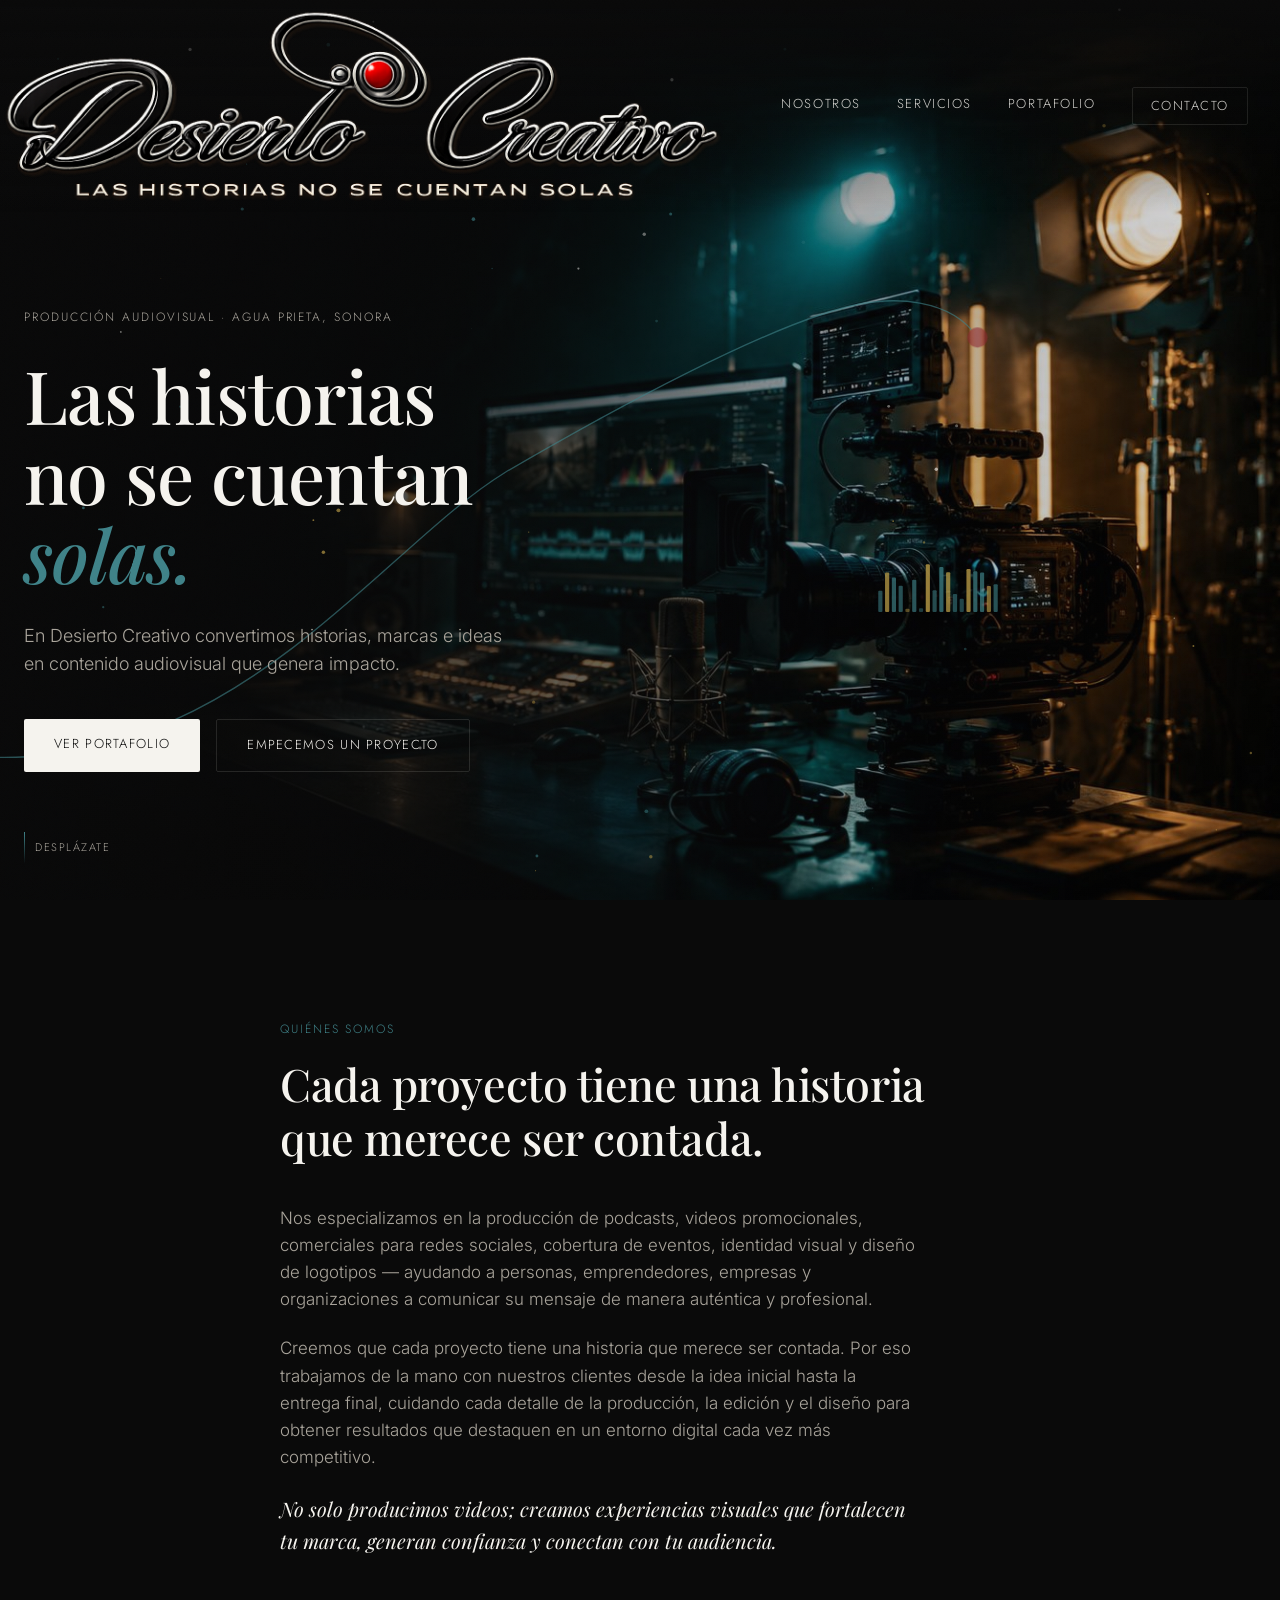
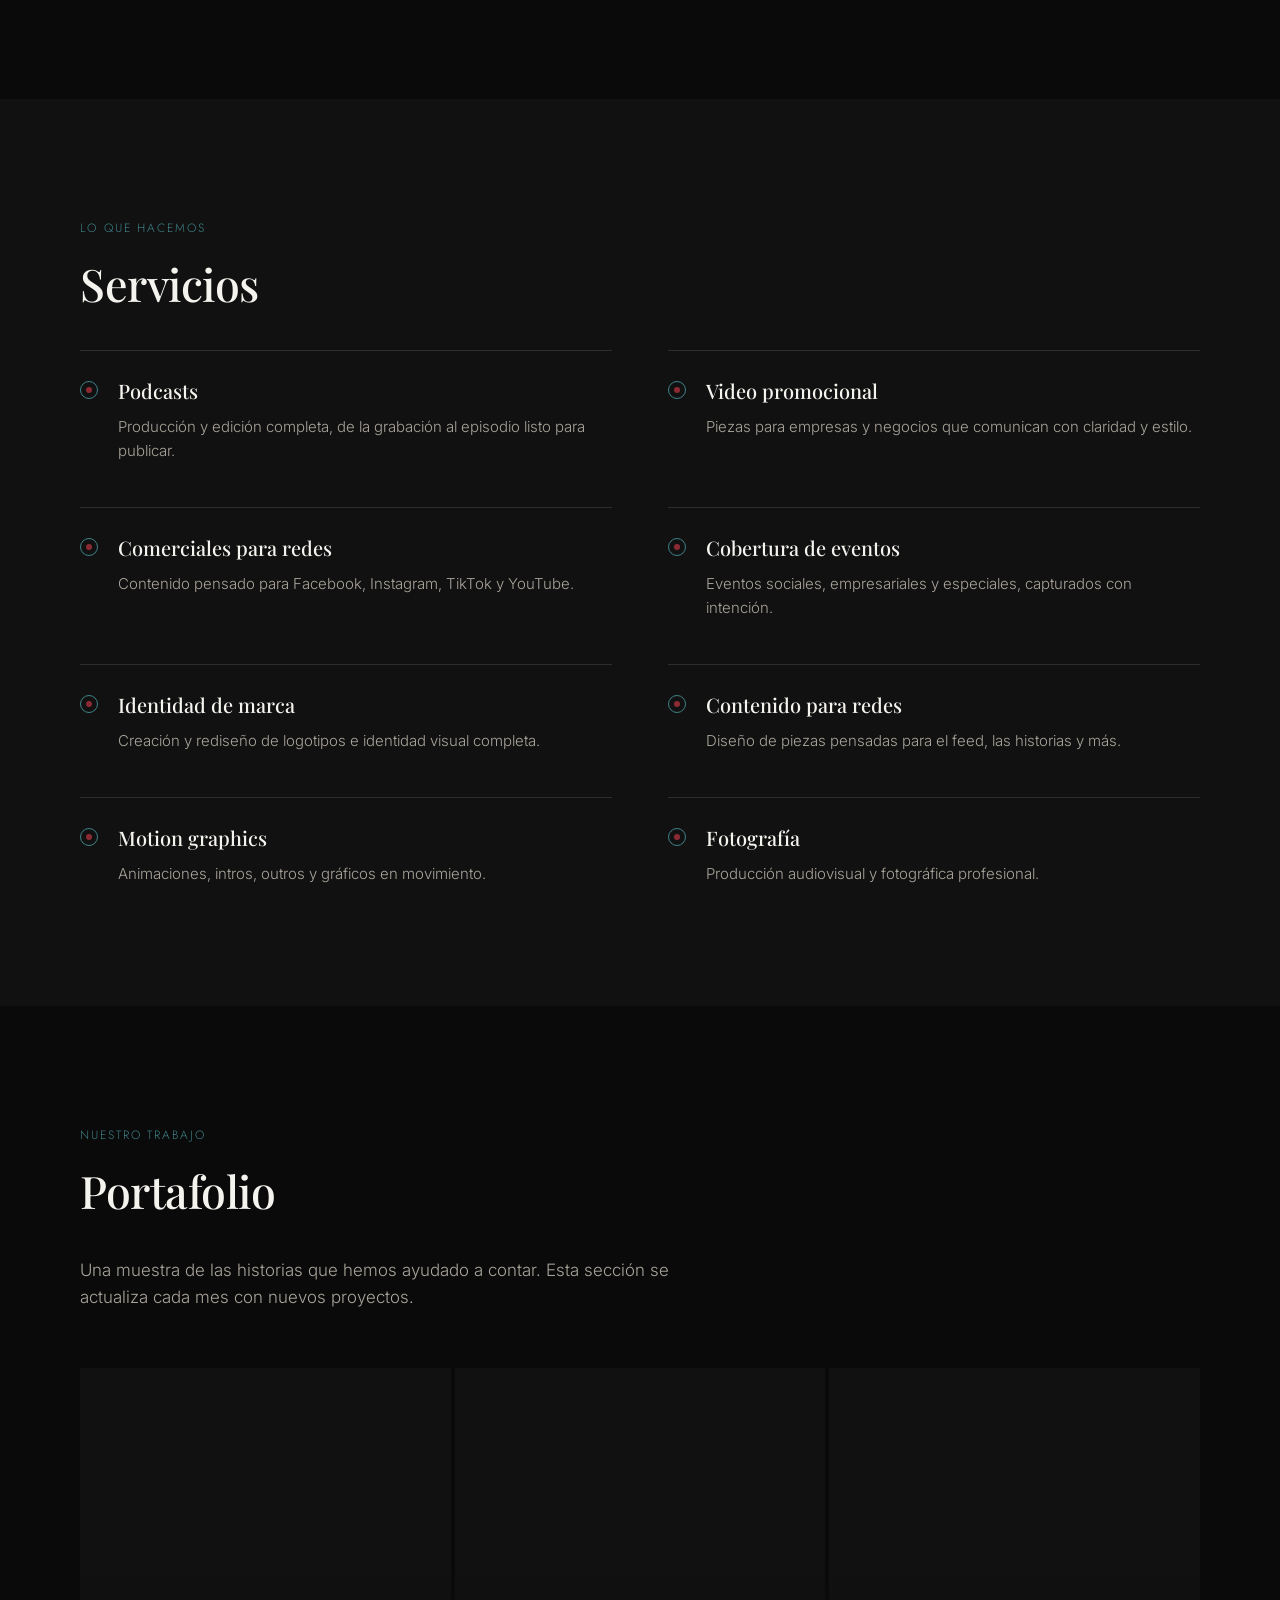
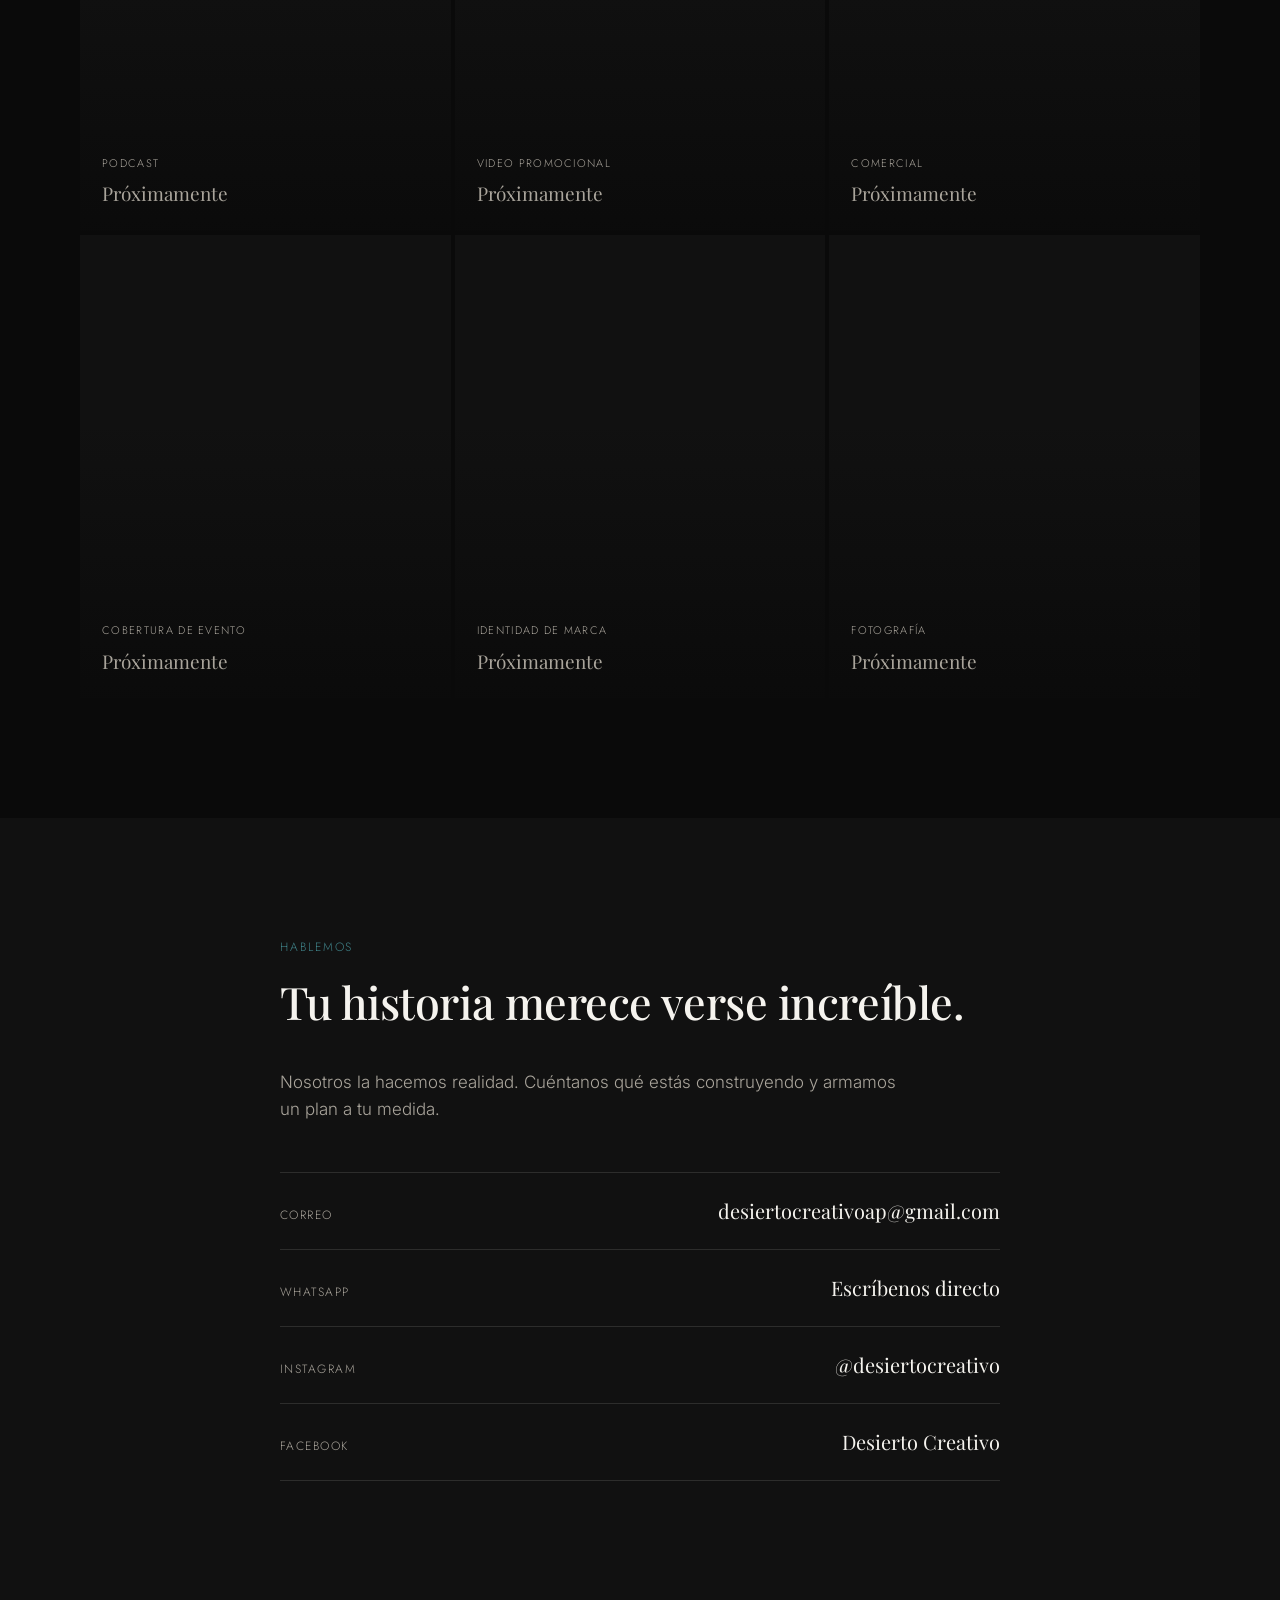
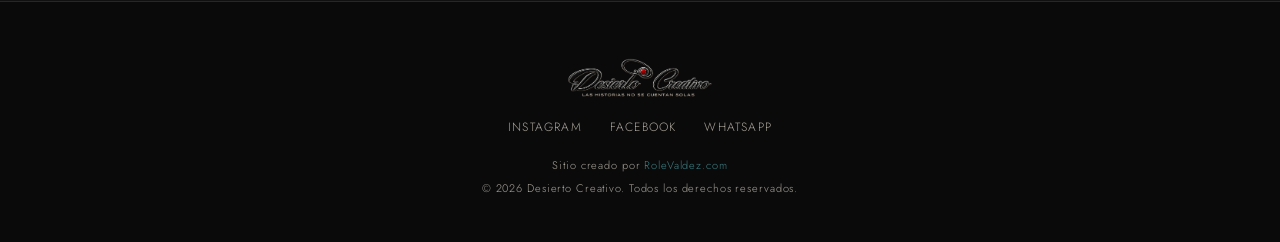
==== index.html @ 9556c28f "Animaciones hero: partículas, destellos y ecualizador" ====
<!DOCTYPE html>
<html lang="es" class="no-js">
<head>
<meta charset="UTF-8">
<meta name="viewport" content="width=device-width, initial-scale=1.0">
<title>Desierto Creativo — Producción audiovisual, podcasts y branding</title>
<meta name="description" content="En Desierto Creativo convertimos historias, marcas e ideas en contenido audiovisual que genera impacto. Podcasts, video, comerciales, eventos e identidad de marca.">
<link rel="icon" href="assets/logo-transparente.png">
<link rel="preconnect" href="https://fonts.googleapis.com">
<link rel="preconnect" href="https://fonts.gstatic.com" crossorigin>
<link href="https://fonts.googleapis.com/css2?family=Playfair+Display:ital,wght@0,400;0,500;0,600;1,500;1,600&family=Jost:wght@400;500;600&family=Inter:wght@300;400;500&display=swap" rel="stylesheet">
<link rel="stylesheet" href="styles.css">
</head>
<body>

<div class="grain"></div>

<header class="site-header" id="siteHeader">
  <div class="header-inner">
    <a href="#inicio" class="brand">
      <img src="assets/logo-transparente.png" alt="Desierto Creativo" class="brand-logo">
    </a>
    <nav class="nav-desktop">
      <a href="#nosotros">Nosotros</a>
      <a href="#servicios">Servicios</a>
      <a href="#portafolio">Portafolio</a>
      <a href="#contacto" class="nav-cta">Contacto</a>
    </nav>
    <button class="nav-toggle" id="navToggle" aria-label="Abrir menú" aria-expanded="false">
      <span></span><span></span><span></span>
    </button>
  </div>
  <nav class="nav-mobile" id="navMobile">
    <a href="#nosotros">Nosotros</a>
    <a href="#servicios">Servicios</a>
    <a href="#portafolio">Portafolio</a>
    <a href="#contacto">Contacto</a>
  </nav>
</header>

<main>

  <!-- ============ HERO ============ -->
  <section class="hero" id="inicio">
    <!-- Canvas para partículas flotantes -->
    <canvas id="heroParticles" class="hero-particles" aria-hidden="true"></canvas>

    <!-- Destellos de luz -->
    <div class="hero-glows" aria-hidden="true">
      <span class="glow glow-1"></span>
      <span class="glow glow-2"></span>
      <span class="glow glow-3"></span>
    </div>

    <!-- Ecualizador de audio animado (esquina derecha sobre el monitor) -->
    <div class="hero-equalizer" aria-hidden="true">
      <svg id="eqSvg" viewBox="0 0 120 48" preserveAspectRatio="xMidYMax meet">
        <g id="eqBars"></g>
      </svg>
    </div>

    <svg class="hero-thread" viewBox="0 0 1200 800" preserveAspectRatio="xMidYMid slice" aria-hidden="true">
      <path id="threadPath" d="M -100,650 C 200,750 350,500 480,420 C 600,350 700,300 760,280 C 830,255 880,270 900,300" />
      <circle id="threadDot" cx="900" cy="300" r="9" />
    </svg>

    <div class="hero-content">
      <p class="eyebrow">Producción audiovisual · Agua Prieta, Sonora</p>
      <h1 class="hero-title">
        Las historias<br>
        no se cuentan<br>
        <em>solas.</em>
      </h1>
      <p class="hero-lede">
        En Desierto Creativo convertimos historias, marcas e ideas en contenido
        audiovisual que genera impacto.
      </p>
      <div class="hero-actions">
        <a href="#portafolio" class="btn btn-primary">Ver portafolio</a>
        <a href="#contacto" class="btn btn-ghost">Empecemos un proyecto</a>
      </div>
    </div>

    <a href="#nosotros" class="scroll-cue" aria-label="Ir a la siguiente sección">
      <span></span>
      Desplázate
    </a>
  </section>

  <!-- ============ SOBRE NOSOTROS ============ -->
  <section class="section" id="nosotros">
    <div class="section-inner narrow">
      <p class="kicker">Quiénes somos</p>
      <h2 class="section-title">
        Cada proyecto tiene una historia<br>que merece ser contada.
      </h2>
      <p class="body-text">
        Nos especializamos en la producción de podcasts, videos promocionales,
        comerciales para redes sociales, cobertura de eventos, identidad visual
        y diseño de logotipos — ayudando a personas, emprendedores, empresas y
        organizaciones a comunicar su mensaje de manera auténtica y profesional.
      </p>
      <p class="body-text">
        Creemos que cada proyecto tiene una historia que merece ser contada. Por
        eso trabajamos de la mano con nuestros clientes desde la idea inicial
        hasta la entrega final, cuidando cada detalle de la producción, la
        edición y el diseño para obtener resultados que destaquen en un entorno
        digital cada vez más competitivo.
      </p>
      <p class="body-text emphasis">
        No solo producimos videos; creamos experiencias visuales que fortalecen
        tu marca, generan confianza y conectan con tu audiencia.
      </p>
    </div>
  </section>

  <!-- ============ SERVICIOS ============ -->
  <section class="section section-alt" id="servicios">
    <div class="section-inner">
      <p class="kicker">Lo que hacemos</p>
      <h2 class="section-title">Servicios</h2>

      <ul class="service-grid">
        <li class="service-item">
          <span class="service-mark" aria-hidden="true"></span>
          <div>
            <h3>Podcasts</h3>
            <p>Producción y edición completa, de la grabación al episodio listo para publicar.</p>
          </div>
        </li>
        <li class="service-item">
          <span class="service-mark" aria-hidden="true"></span>
          <div>
            <h3>Video promocional</h3>
            <p>Piezas para empresas y negocios que comunican con claridad y estilo.</p>
          </div>
        </li>
        <li class="service-item">
          <span class="service-mark" aria-hidden="true"></span>
          <div>
            <h3>Comerciales para redes</h3>
            <p>Contenido pensado para Facebook, Instagram, TikTok y YouTube.</p>
          </div>
        </li>
        <li class="service-item">
          <span class="service-mark" aria-hidden="true"></span>
          <div>
            <h3>Cobertura de eventos</h3>
            <p>Eventos sociales, empresariales y especiales, capturados con intención.</p>
          </div>
        </li>
        <li class="service-item">
          <span class="service-mark" aria-hidden="true"></span>
          <div>
            <h3>Identidad de marca</h3>
            <p>Creación y rediseño de logotipos e identidad visual completa.</p>
          </div>
        </li>
        <li class="service-item">
          <span class="service-mark" aria-hidden="true"></span>
          <div>
            <h3>Contenido para redes</h3>
            <p>Diseño de piezas pensadas para el feed, las historias y más.</p>
          </div>
        </li>
        <li class="service-item">
          <span class="service-mark" aria-hidden="true"></span>
          <div>
            <h3>Motion graphics</h3>
            <p>Animaciones, intros, outros y gráficos en movimiento.</p>
          </div>
        </li>
        <li class="service-item">
          <span class="service-mark" aria-hidden="true"></span>
          <div>
            <h3>Fotografía</h3>
            <p>Producción audiovisual y fotográfica profesional.</p>
          </div>
        </li>
      </ul>
    </div>
  </section>

  <!-- ============ PORTAFOLIO ============ -->
  <section class="section" id="portafolio">
    <div class="section-inner">
      <p class="kicker">Nuestro trabajo</p>
      <h2 class="section-title">Portafolio</h2>
      <p class="body-text section-intro">
        Una muestra de las historias que hemos ayudado a contar. Esta sección
        se actualiza cada mes con nuevos proyectos.
      </p>

      <div class="portfolio-grid" id="portfolioGrid">
        <!-- Los proyectos se generan desde script.js → editar el arreglo `portfolioItems` -->
      </div>
    </div>
  </section>

  <!-- ============ CONTACTO ============ -->
  <section class="section section-alt" id="contacto">
    <div class="section-inner narrow">
      <p class="kicker">Hablemos</p>
      <h2 class="section-title">Tu historia merece verse increíble.</h2>
      <p class="body-text">
        Nosotros la hacemos realidad. Cuéntanos qué estás construyendo y
        armamos un plan a tu medida.
      </p>

      <div class="contact-links">
        <a href="mailto:desiertocreativoap@gmail.com" class="contact-link">
          <span class="contact-label">Correo</span>
          <span class="contact-value">desiertocreativoap@gmail.com</span>
        </a>
        <a href="https://wa.me/526331244172" class="contact-link" target="_blank" rel="noopener">
          <span class="contact-label">WhatsApp</span>
          <span class="contact-value">Escríbenos directo</span>
        </a>
        <a href="https://www.instagram.com/desiertocreativo/" class="contact-link" target="_blank" rel="noopener">
          <span class="contact-label">Instagram</span>
          <span class="contact-value">@desiertocreativo</span>
        </a>
        <a href="https://www.facebook.com/DESIERTOCREATIVO" class="contact-link" target="_blank" rel="noopener">
          <span class="contact-label">Facebook</span>
          <span class="contact-value">Desierto Creativo</span>
        </a>
      </div>
    </div>
  </section>

</main>

<footer class="site-footer">
  <img src="assets/logo-transparente.png" alt="Desierto Creativo" class="footer-logo">
  <nav class="footer-social">
    <a href="https://www.instagram.com/desiertocreativo/" target="_blank" rel="noopener">Instagram</a>
    <a href="https://www.facebook.com/DESIERTOCREATIVO" target="_blank" rel="noopener">Facebook</a>
    <a href="https://wa.me/526331244172" target="_blank" rel="noopener">WhatsApp</a>
  </nav>
  <p class="footer-credit">Sitio creado por <a href="https://rolevaldez.com" target="_blank" rel="noopener">RoleValdez.com</a></p>
  <p>© <span id="year"></span> Desierto Creativo. Todos los derechos reservados.</p>
</footer>

<script src="script.js"></script>
</body>
</html>
---- styles.css ----
/* =========================================================
   Desierto Creativo — Design tokens
   ========================================================= */
:root {
  --bg: #0a0a0a;
  --bg-alt: #111111;
  --ink: #f5f3ee;
  --ink-dim: #a9a49b;
  --teal: #3f8288;
  --maroon: #8c2a34;
  --line: rgba(245, 243, 238, 0.12);

  --font-display: 'Playfair Display', Georgia, serif;
  --font-caps: 'Jost', sans-serif;
  --font-body: 'Inter', sans-serif;

  --container: 1120px;
}

* { box-sizing: border-box; }
html { scroll-behavior: smooth; }

body {
  margin: 0;
  background: var(--bg);
  color: var(--ink);
  font-family: var(--font-body);
  font-weight: 300;
  line-height: 1.6;
  -webkit-font-smoothing: antialiased;
}

@media (prefers-reduced-motion: reduce) {
  html { scroll-behavior: auto; }
  * { animation-duration: 0.001ms !important; animation-iteration-count: 1 !important; transition-duration: 0.001ms !important; }
}

a { color: inherit; text-decoration: none; }
img { max-width: 100%; display: block; }
ul { list-style: none; margin: 0; padding: 0; }

:focus-visible {
  outline: 2px solid var(--teal);
  outline-offset: 3px;
}

/* subtle film-grain texture over everything */
.grain {
  position: fixed;
  inset: 0;
  pointer-events: none;
  z-index: 999;
  opacity: 0.035;
  background-image: url("data:image/svg+xml,%3Csvg xmlns='http://www.w3.org/2000/svg' width='120' height='120'%3E%3Cfilter id='n'%3E%3CfeTurbulence type='fractalNoise' baseFrequency='0.9' numOctaves='2' stitchTiles='stitch'/%3E%3C/filter%3E%3Crect width='100%25' height='100%25' filter='url(%23n)'/%3E%3C/svg%3E");
  mix-blend-mode: overlay;
}

/* =========================================================
   Header
   ========================================================= */
.site-header {
  position: fixed;
  top: 0; left: 0; right: 0;
  z-index: 100;
  background: linear-gradient(to bottom, rgba(10,10,10,0.92), rgba(10,10,10,0));
  transition: background 0.3s ease;
}

.header-inner {
  width: 100%;
  padding: 6px 32px 6px 0;
  display: flex;
  align-items: center;
  justify-content: space-between;
}

.brand {
  display: flex;
  align-items: center;
  flex-shrink: 0;
  margin-left: 0;
  padding-left: 0;
}

.brand-logo {
  height: 200px;
  width: auto;
  display: block;
}
@media (max-width: 780px) {
  .brand-logo { height: 140px; }
}
@media (max-width: 480px) {
  .brand-logo { height: 100px; }
}

.nav-desktop {
  display: flex;
  align-items: center;
  gap: 36px;
  font-family: var(--font-caps);
  font-size: 13px;
  letter-spacing: 0.12em;
  text-transform: uppercase;
}

.nav-desktop a {
  opacity: 0.85;
  transition: opacity 0.2s ease;
  padding-bottom: 2px;
  border-bottom: 1px solid transparent;
}
.nav-desktop a:hover { opacity: 1; border-color: var(--teal); }

.nav-cta {
  border: 1px solid var(--line) !important;
  padding: 8px 18px !important;
  border-radius: 2px;
}
.nav-cta:hover { border-color: var(--teal) !important; }

.nav-toggle {
  display: none;
  flex-direction: column;
  gap: 5px;
  background: none;
  border: none;
  cursor: pointer;
  padding: 8px;
}
.nav-toggle span {
  width: 24px;
  height: 1px;
  background: var(--ink);
  display: block;
}

.nav-mobile {
  display: none;
  flex-direction: column;
  padding: 0 24px 24px;
  gap: 18px;
  font-family: var(--font-caps);
  text-transform: uppercase;
  letter-spacing: 0.1em;
  font-size: 14px;
}
.nav-mobile.open { display: flex; }

@media (max-width: 780px) {
  .nav-desktop { display: none; }
  .nav-toggle { display: flex; }
}

/* =========================================================
   Hero
   ========================================================= */
.hero {
  position: relative;
  min-height: 100vh;
  display: flex;
  align-items: center;
  padding: 260px 24px 80px;
  overflow: hidden;
  background-image: url('assets/hero-bg.jpg');
  background-size: cover;
  background-position: center right;
  background-repeat: no-repeat;
}

.hero::after {
  content: "";
  position: absolute;
  inset: 0;
  background: linear-gradient(
    to right,
    rgba(10,10,10,0.85) 0%,
    rgba(10,10,10,0.70) 40%,
    rgba(10,10,10,0.30) 70%,
    rgba(10,10,10,0.15) 100%
  );
  z-index: 0;
}

.hero-thread {
  position: absolute;
  inset: 0;
  width: 100%;
  height: 100%;
  z-index: 1;
  opacity: 0.6;
}
.hero-thread path {
  fill: none;
  stroke: var(--teal);
  stroke-width: 1.2;
  stroke-linecap: round;
  stroke-dasharray: 1400;
  stroke-dashoffset: 1400;
  animation: draw-thread 2.6s ease-out 0.3s forwards;
}
.hero-thread circle {
  fill: var(--maroon);
  opacity: 0;
  animation: dot-in 0.6s ease-out 2.6s forwards;
}
@keyframes draw-thread {
  to { stroke-dashoffset: 0; }
}
@keyframes dot-in {
  from { opacity: 0; transform: scale(0.3); }
  to { opacity: 1; transform: scale(1); }
}

.hero-content {
  position: relative;
  z-index: 2;
  max-width: 640px;
}

.eyebrow {
  font-family: var(--font-caps);
  text-transform: uppercase;
  letter-spacing: 0.16em;
  font-size: 12px;
  color: var(--ink-dim);
  margin: 0 0 28px;
}

.hero-title {
  font-family: var(--font-display);
  font-weight: 500;
  font-size: clamp(2.6rem, 6vw, 4.6rem);
  line-height: 1.08;
  margin: 0 0 28px;
  letter-spacing: -0.01em;
}
.hero-title em {
  font-style: italic;
  color: var(--teal);
}

.hero-lede {
  font-size: 18px;
  color: var(--ink-dim);
  max-width: 480px;
  margin: 0 0 40px;
  font-weight: 300;
}

.hero-actions {
  display: flex;
  gap: 16px;
  flex-wrap: wrap;
}

.btn {
  font-family: var(--font-caps);
  font-size: 13px;
  letter-spacing: 0.1em;
  text-transform: uppercase;
  padding: 15px 30px;
  border-radius: 2px;
  transition: all 0.25s ease;
  display: inline-block;
}
.btn-primary {
  background: var(--ink);
  color: var(--bg);
}
.btn-primary:hover {
  background: var(--teal);
  color: var(--ink);
}
.btn-ghost {
  border: 1px solid var(--line);
}
.btn-ghost:hover {
  border-color: var(--maroon);
}

.scroll-cue {
  position: absolute;
  bottom: 36px;
  left: 24px;
  display: flex;
  align-items: center;
  gap: 10px;
  font-family: var(--font-caps);
  font-size: 11px;
  letter-spacing: 0.14em;
  text-transform: uppercase;
  color: var(--ink-dim);
  z-index: 2;
}
.scroll-cue span {
  width: 1px;
  height: 32px;
  background: linear-gradient(to bottom, var(--teal), transparent);
  display: block;
}

/* =========================================================
   Sections
   ========================================================= */
.section {
  padding: 120px 24px;
}
.section-alt {
  background: var(--bg-alt);
}
.section-inner {
  max-width: var(--container);
  margin: 0 auto;
}
.section-inner.narrow {
  max-width: 720px;
}

.kicker {
  font-family: var(--font-caps);
  text-transform: uppercase;
  letter-spacing: 0.16em;
  font-size: 12px;
  color: var(--teal);
  margin: 0 0 18px;
}

.section-title {
  font-family: var(--font-display);
  font-weight: 500;
  font-size: clamp(1.9rem, 3.6vw, 2.8rem);
  line-height: 1.2;
  margin: 0 0 40px;
  letter-spacing: -0.01em;
}

.body-text {
  font-size: 17px;
  color: var(--ink-dim);
  max-width: 640px;
  margin: 0 0 22px;
  font-weight: 300;
}
.body-text.emphasis {
  color: var(--ink);
  font-family: var(--font-display);
  font-style: italic;
  font-size: 20px;
}
.section-intro { margin-bottom: 56px; }

/* =========================================================
   Hero — efectos animados
   ========================================================= */

/* Canvas de partículas */
.hero-particles {
  position: absolute;
  inset: 0;
  width: 100%;
  height: 100%;
  z-index: 1;
  pointer-events: none;
}

/* Destellos de luz */
.hero-glows {
  position: absolute;
  inset: 0;
  z-index: 1;
  pointer-events: none;
}
.glow {
  position: absolute;
  border-radius: 50%;
  filter: blur(60px);
  opacity: 0;
  animation: glowPulse var(--dur, 4s) ease-in-out var(--delay, 0s) infinite;
}
.glow-1 {
  width: 280px; height: 280px;
  background: radial-gradient(circle, rgba(63,130,136,0.35), transparent 70%);
  top: 10%; right: 25%;
  --dur: 5s; --delay: 0s;
}
.glow-2 {
  width: 200px; height: 200px;
  background: radial-gradient(circle, rgba(201,168,76,0.28), transparent 70%);
  top: 30%; right: 8%;
  --dur: 4s; --delay: 1.8s;
}
.glow-3 {
  width: 160px; height: 160px;
  background: radial-gradient(circle, rgba(63,130,136,0.22), transparent 70%);
  bottom: 20%; right: 35%;
  --dur: 6s; --delay: 3s;
}
@keyframes glowPulse {
  0%   { opacity: 0;    transform: scale(0.85); }
  40%  { opacity: 1;    transform: scale(1.05); }
  70%  { opacity: 0.6;  transform: scale(1);    }
  100% { opacity: 0;    transform: scale(0.85); }
}

/* Ecualizador de audio */
.hero-equalizer {
  position: absolute;
  bottom: 32%;
  right: 22%;
  width: 120px;
  height: 48px;
  z-index: 2;
  pointer-events: none;
  opacity: 0.75;
}
.hero-equalizer svg {
  width: 100%;
  height: 100%;
}
@media (max-width: 900px) {
  .hero-equalizer { display: none; }
}

/* =========================================================
   Hero — fin efectos animados
   ========================================================= */
.reveal {
  opacity: 0;
  transform: translateY(24px);
  transition: opacity 0.7s ease, transform 0.7s ease;
}
.reveal.in { opacity: 1; transform: none; }

/* si JavaScript está deshabilitado, mostrar todo el contenido sin animación */
.no-js .reveal { opacity: 1; transform: none; }

/* =========================================================
   Servicios
   ========================================================= */
.service-grid {
  display: grid;
  grid-template-columns: repeat(2, 1fr);
  gap: 44px 56px;
}
@media (max-width: 700px) {
  .service-grid { grid-template-columns: 1fr; }
}

.service-item {
  display: flex;
  gap: 20px;
  align-items: flex-start;
  padding-top: 24px;
  border-top: 1px solid var(--line);
}

.service-mark {
  flex-shrink: 0;
  width: 18px;
  height: 18px;
  margin-top: 6px;
  border-radius: 50%;
  border: 1px solid var(--teal);
  position: relative;
}
.service-mark::after {
  content: "";
  position: absolute;
  top: 50%; left: 50%;
  width: 6px; height: 6px;
  background: var(--maroon);
  border-radius: 50%;
  transform: translate(-50%, -50%);
}

.service-item h3 {
  font-family: var(--font-display);
  font-weight: 500;
  font-size: 20px;
  margin: 0 0 8px;
}
.service-item p {
  color: var(--ink-dim);
  font-size: 15px;
  margin: 0;
  font-weight: 300;
}

/* =========================================================
   Portafolio
   ========================================================= */
.portfolio-grid {
  display: grid;
  grid-template-columns: repeat(3, 1fr);
  gap: 4px;
}
@media (max-width: 900px) {
  .portfolio-grid { grid-template-columns: repeat(2, 1fr); }
}
@media (max-width: 560px) {
  .portfolio-grid { grid-template-columns: 1fr; }
}

.portfolio-card {
  position: relative;
  aspect-ratio: 4 / 5;
  min-height: 340px;
  background: var(--bg-alt);
  overflow: hidden;
  display: flex;
  align-items: flex-end;
  padding: 22px;
}
.portfolio-card img {
  position: absolute;
  inset: 0;
  width: 100%;
  height: 100%;
  object-fit: cover;
  opacity: 0.55;
  transition: opacity 0.4s ease, transform 0.5s ease;
}
.portfolio-card:hover img {
  opacity: 0.85;
  transform: scale(1.04);
}
.portfolio-card::before {
  content: "";
  position: absolute;
  inset: 0;
  background: linear-gradient(to top, rgba(10,10,10,0.9), transparent 60%);
}
.portfolio-meta {
  position: relative;
  z-index: 1;
}
.portfolio-cat {
  font-family: var(--font-caps);
  text-transform: uppercase;
  letter-spacing: 0.12em;
  font-size: 11px;
  color: var(--teal);
  display: block;
  margin-bottom: 6px;
}
.portfolio-name {
  font-family: var(--font-display);
  font-size: 19px;
  font-style: italic;
}
.portfolio-card.placeholder .portfolio-cat { color: var(--ink-dim); }
.portfolio-card.placeholder .portfolio-name { color: var(--ink-dim); font-style: normal; }

/* =========================================================
   Contacto
   ========================================================= */
.contact-links {
  margin-top: 48px;
  display: flex;
  flex-direction: column;
}
.contact-link {
  display: flex;
  justify-content: space-between;
  align-items: baseline;
  padding: 22px 0;
  border-top: 1px solid var(--line);
  transition: padding-left 0.25s ease;
}
.contact-links a:last-child { border-bottom: 1px solid var(--line); }
.contact-link:hover { padding-left: 10px; color: var(--teal); }

.contact-label {
  font-family: var(--font-caps);
  text-transform: uppercase;
  letter-spacing: 0.12em;
  font-size: 12px;
  color: var(--ink-dim);
}
.contact-value {
  font-family: var(--font-display);
  font-size: 20px;
}

/* =========================================================
   Footer
   ========================================================= */
.site-footer {
  padding: 56px 24px 40px;
  text-align: center;
  border-top: 1px solid var(--line);
}
.footer-logo {
  height: 40px;
  margin: 0 auto 20px;
  opacity: 0.85;
}
.footer-social {
  display: flex;
  justify-content: center;
  gap: 28px;
  margin-bottom: 20px;
  font-family: var(--font-caps);
  font-size: 12px;
  letter-spacing: 0.1em;
  text-transform: uppercase;
}
.footer-social a {
  color: var(--ink-dim);
  transition: color 0.2s ease;
}
.footer-social a:hover {
  color: var(--teal);
}
.site-footer p {
  font-family: var(--font-caps);
  font-size: 11px;
  letter-spacing: 0.08em;
  color: var(--ink-dim);
  margin: 0 0 4px;
}
.footer-credit {
  margin-bottom: 6px !important;
}
.footer-credit a {
  color: var(--teal);
  text-decoration: none;
  transition: color 0.2s ease;
}
.footer-credit a:hover {
  color: var(--ink);
}
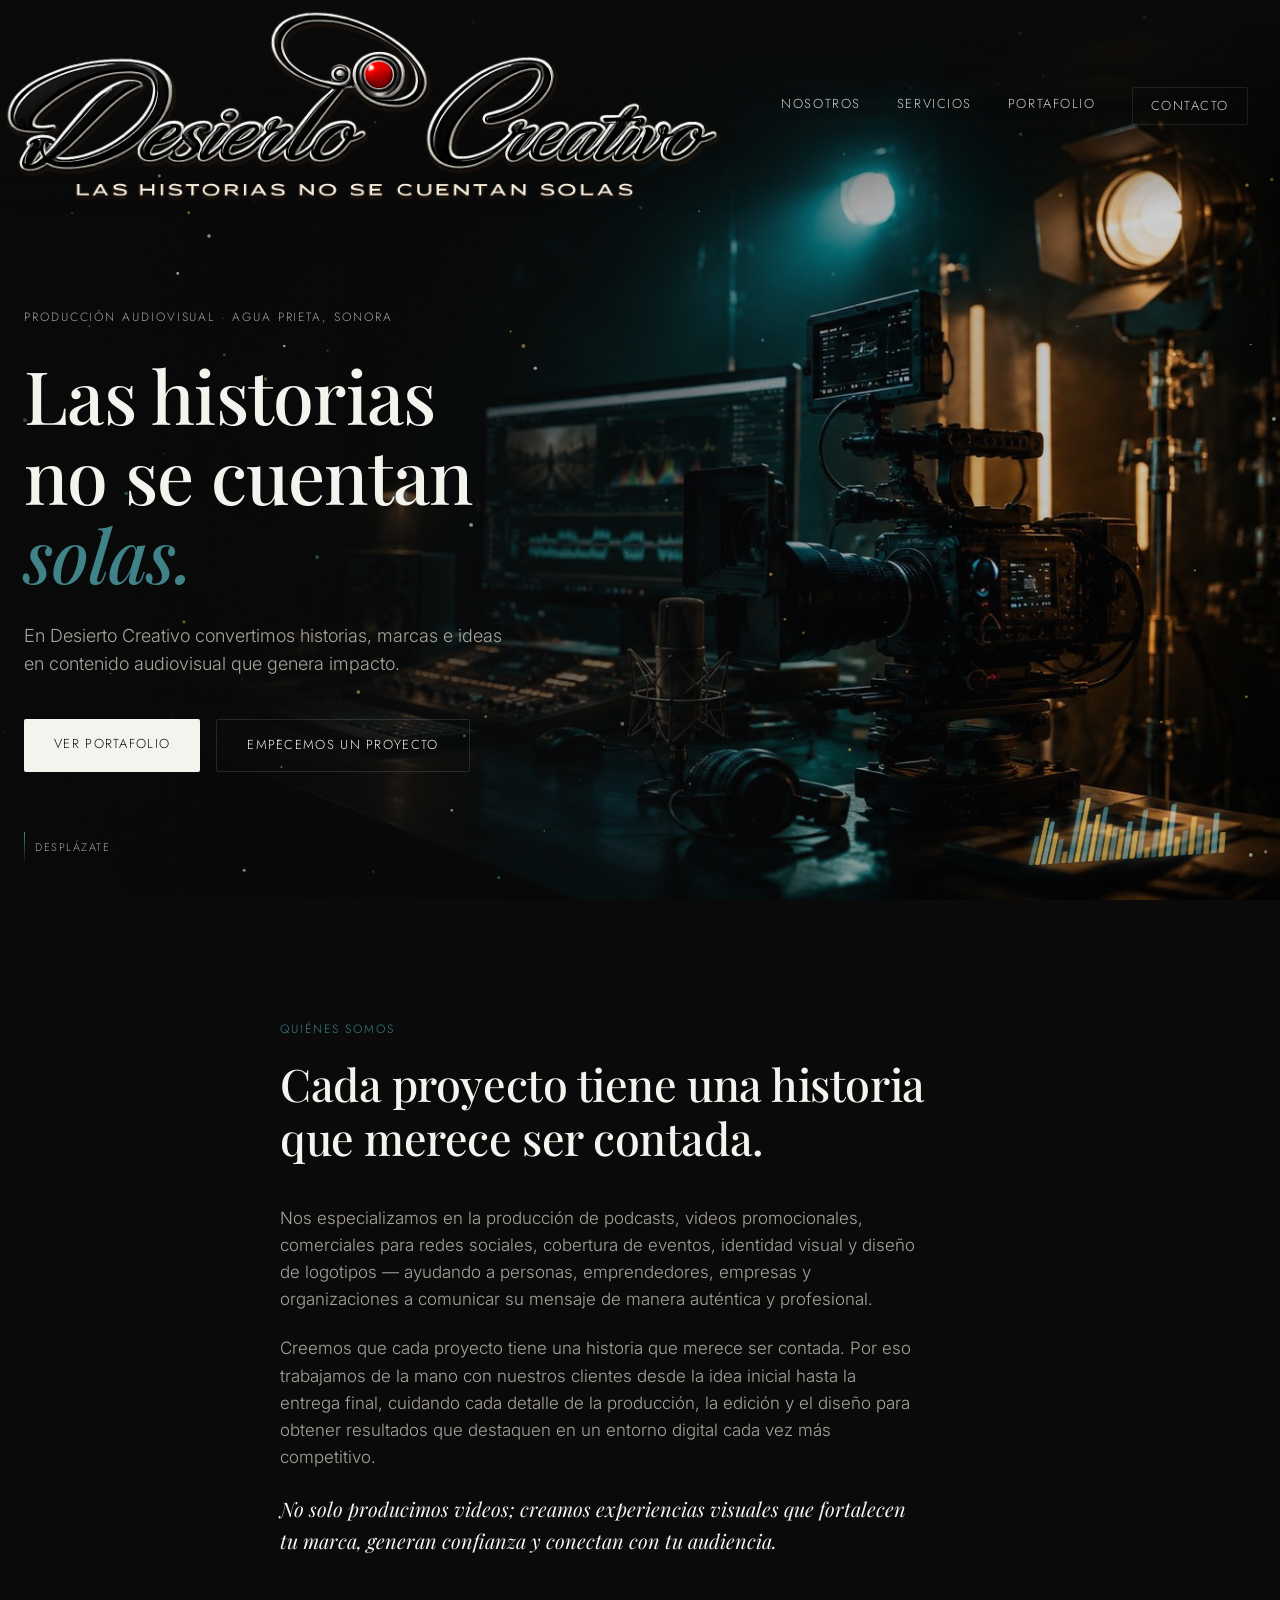
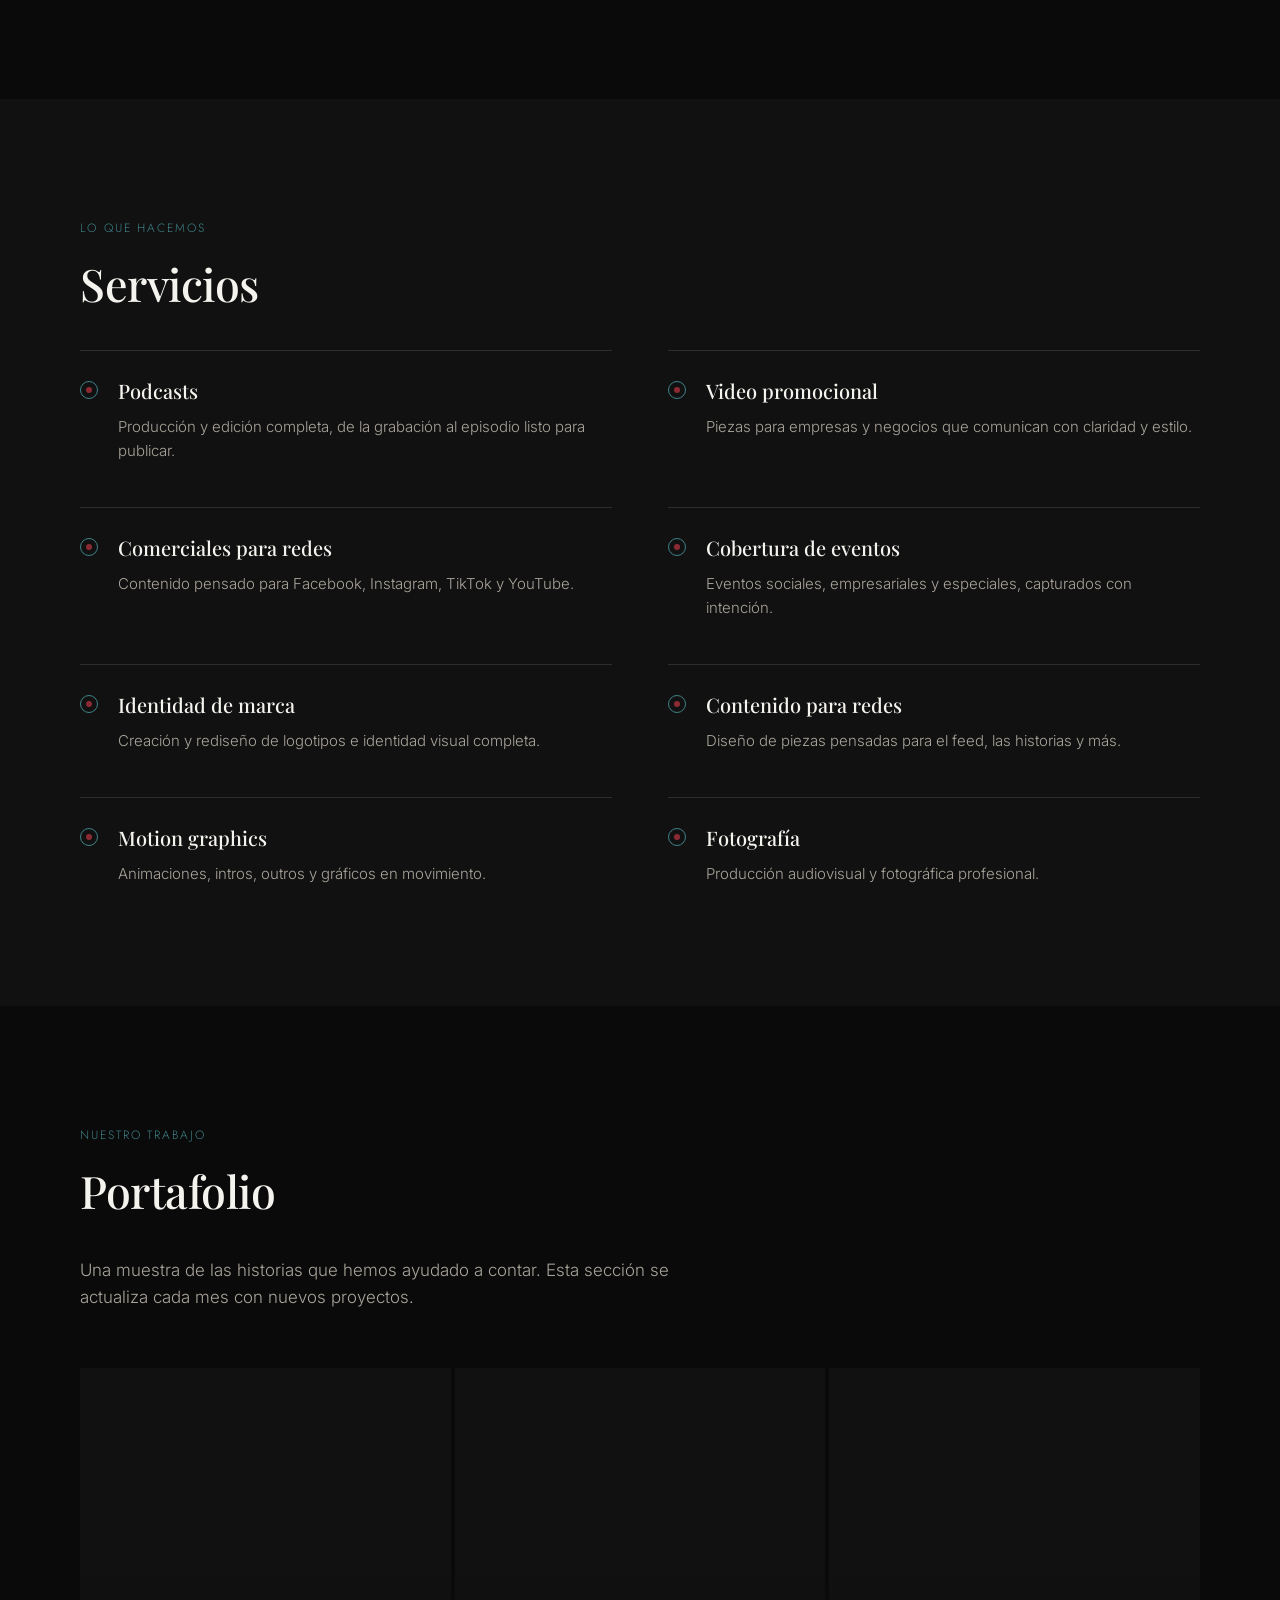
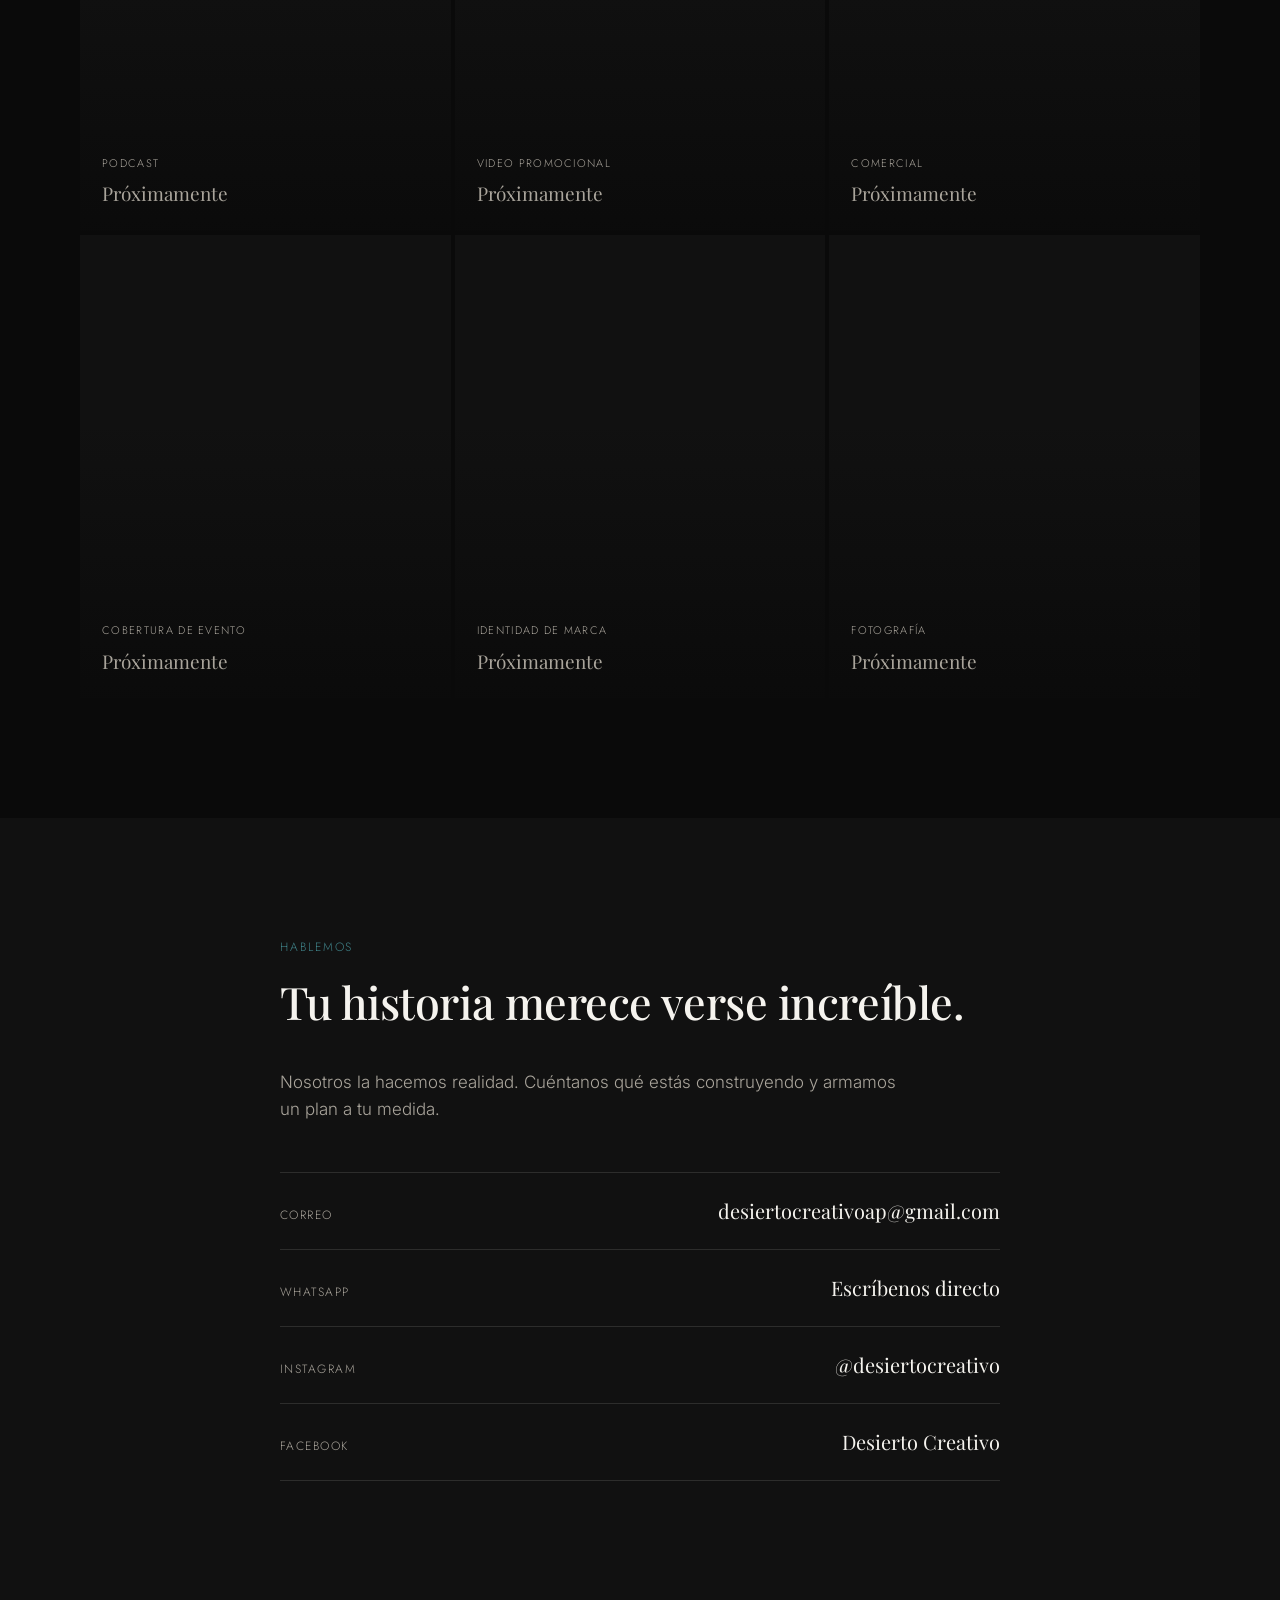
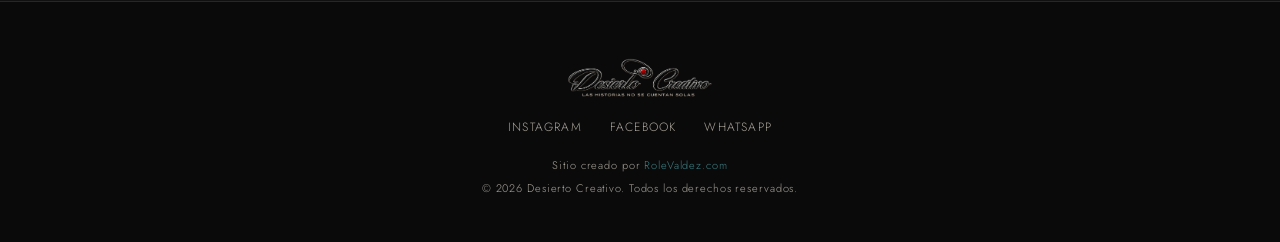
==== commit c04a521a: "Remover hilo SVG, ecualizador en perspectiva esquina inferior derecha" ====
--- a/index.html
+++ b/index.html
@@ -59,11 +59,6 @@
       </svg>
     </div>
 
-    <svg class="hero-thread" viewBox="0 0 1200 800" preserveAspectRatio="xMidYMid slice" aria-hidden="true">
-      <path id="threadPath" d="M -100,650 C 200,750 350,500 480,420 C 600,350 700,300 760,280 C 830,255 880,270 900,300" />
-      <circle id="threadDot" cx="900" cy="300" r="9" />
-    </svg>
-
     <div class="hero-content">
       <p class="eyebrow">Producción audiovisual · Agua Prieta, Sonora</p>
       <h1 class="hero-title">
--- a/styles.css
+++ b/styles.css
@@ -182,35 +182,9 @@
   z-index: 0;
 }
 
-.hero-thread {
-  position: absolute;
-  inset: 0;
-  width: 100%;
-  height: 100%;
-  z-index: 1;
-  opacity: 0.6;
-}
-.hero-thread path {
-  fill: none;
-  stroke: var(--teal);
-  stroke-width: 1.2;
-  stroke-linecap: round;
-  stroke-dasharray: 1400;
-  stroke-dashoffset: 1400;
-  animation: draw-thread 2.6s ease-out 0.3s forwards;
-}
-.hero-thread circle {
-  fill: var(--maroon);
-  opacity: 0;
-  animation: dot-in 0.6s ease-out 2.6s forwards;
-}
-@keyframes draw-thread {
-  to { stroke-dashoffset: 0; }
-}
-@keyframes dot-in {
-  from { opacity: 0; transform: scale(0.3); }
-  to { opacity: 1; transform: scale(1); }
-}
+/* =========================================================
+   Hero — contenido
+   ========================================================= */
 
 .hero-content {
   position: relative;
@@ -406,20 +380,29 @@
 /* Ecualizador de audio */
 .hero-equalizer {
   position: absolute;
-  bottom: 32%;
-  right: 22%;
-  width: 120px;
-  height: 48px;
+  bottom: 48px;
+  right: 48px;
+  width: 240px;
+  height: 90px;
   z-index: 2;
   pointer-events: none;
-  opacity: 0.75;
+  opacity: 0.88;
+  transform: perspective(400px) rotateX(18deg) rotateY(-12deg) skewX(-4deg);
+  transform-origin: bottom right;
+  mix-blend-mode: screen;
+  filter: drop-shadow(0 0 8px rgba(63,130,136,0.5));
 }
 .hero-equalizer svg {
   width: 100%;
   height: 100%;
 }
 @media (max-width: 900px) {
-  .hero-equalizer { display: none; }
+  .hero-equalizer {
+    width: 160px;
+    height: 60px;
+    bottom: 32px;
+    right: 24px;
+  }
 }
 
 /* =========================================================
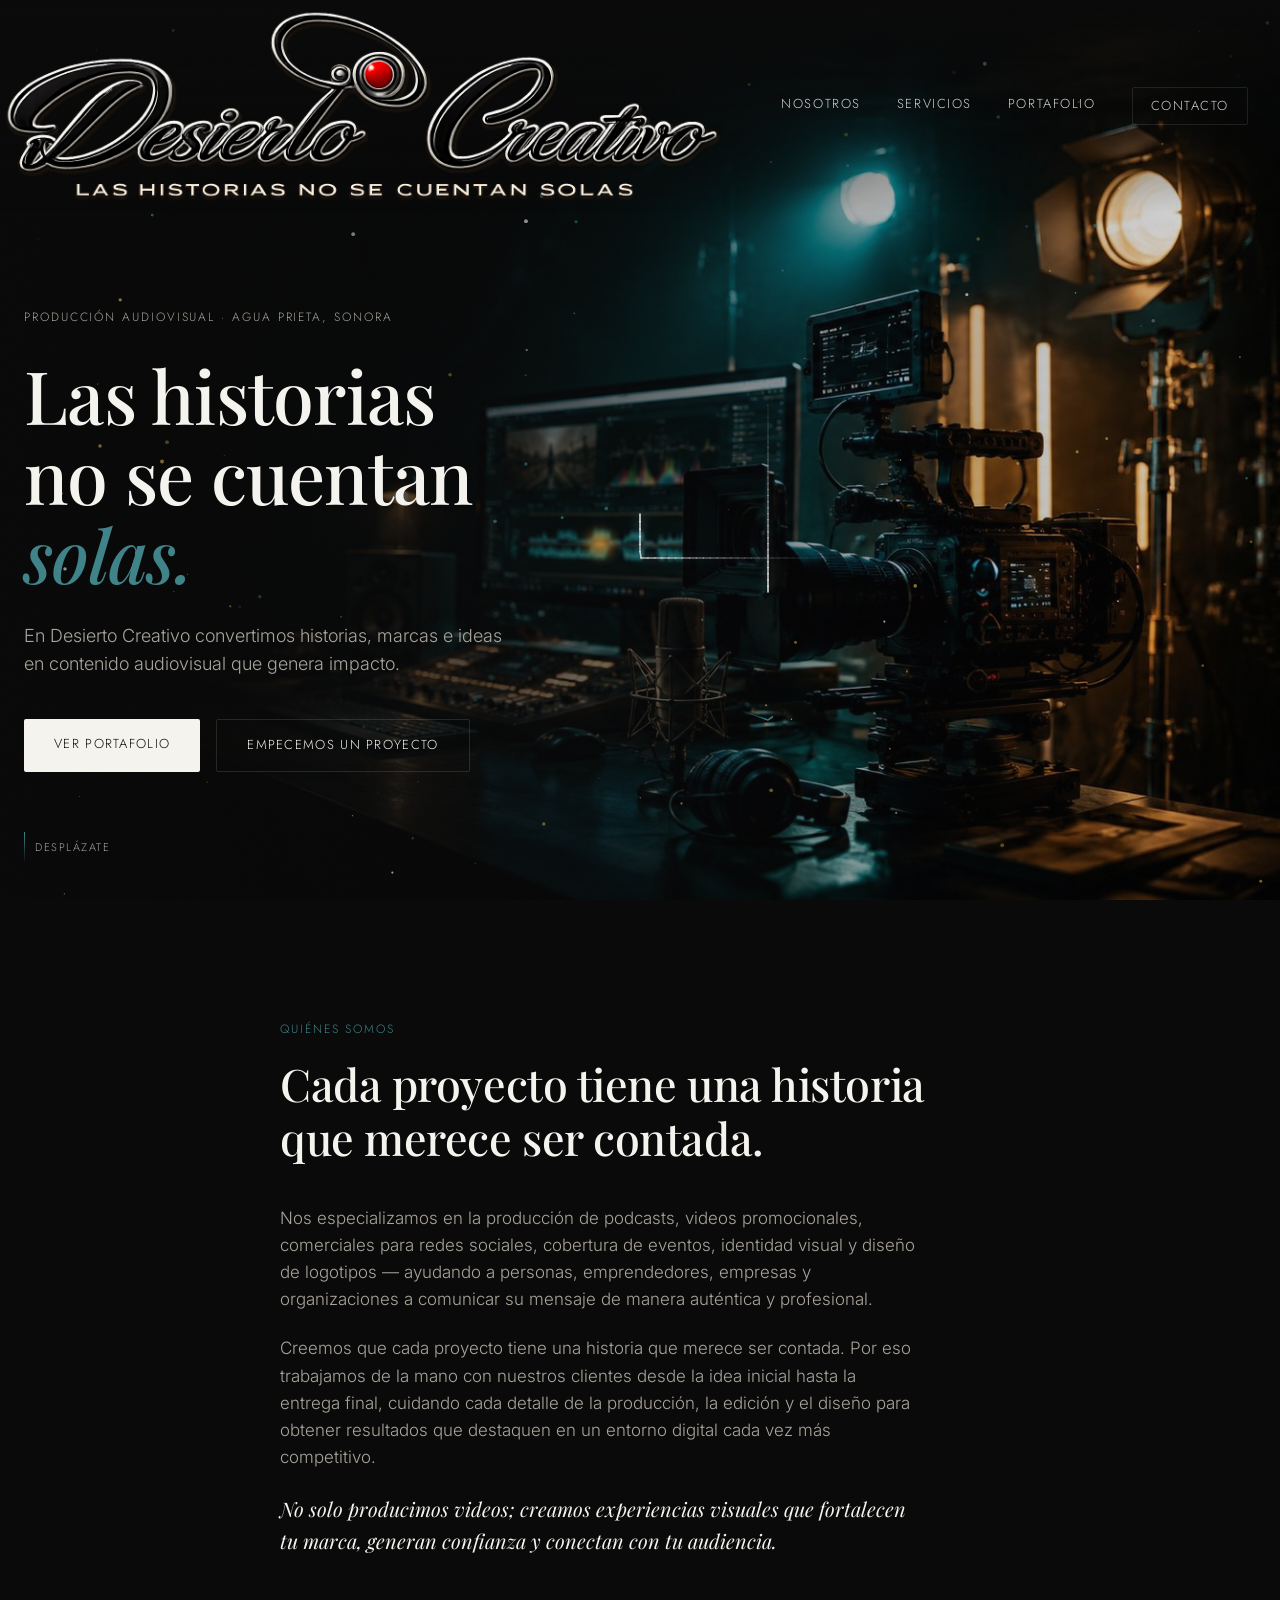
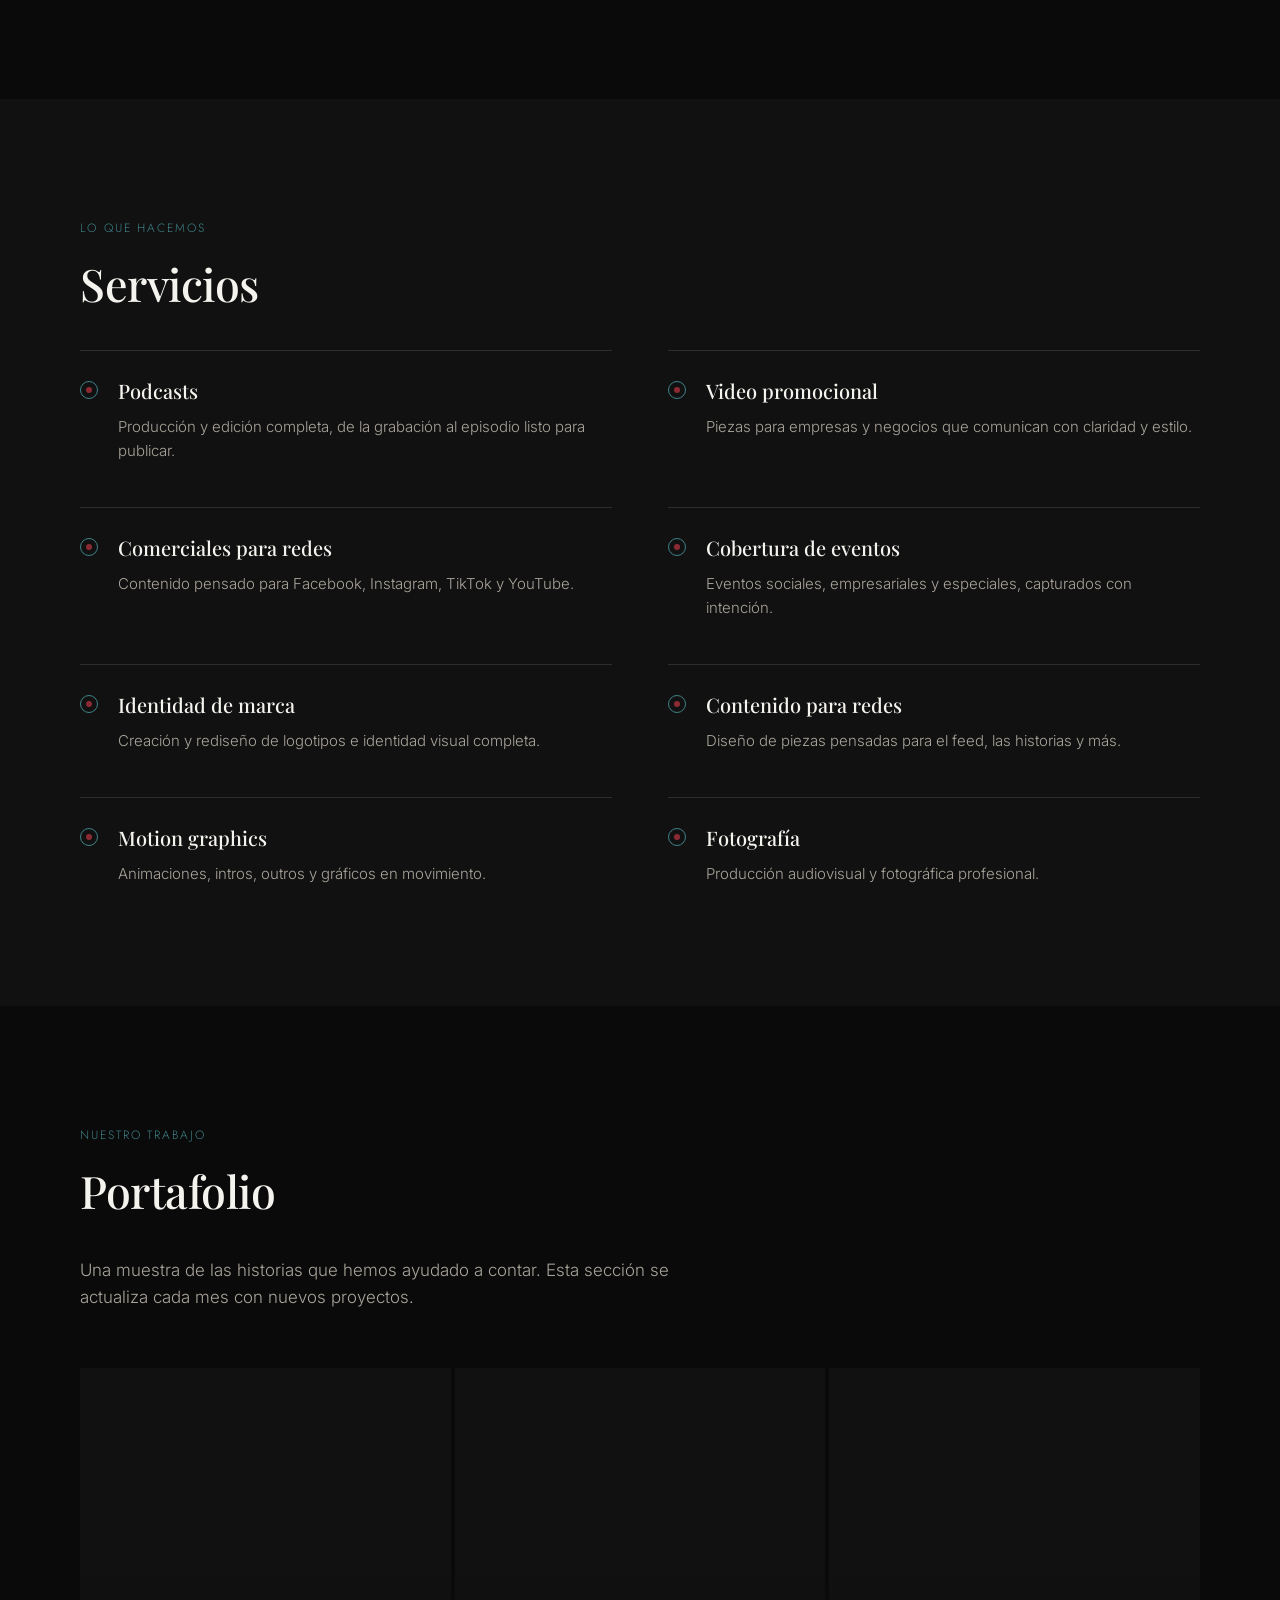
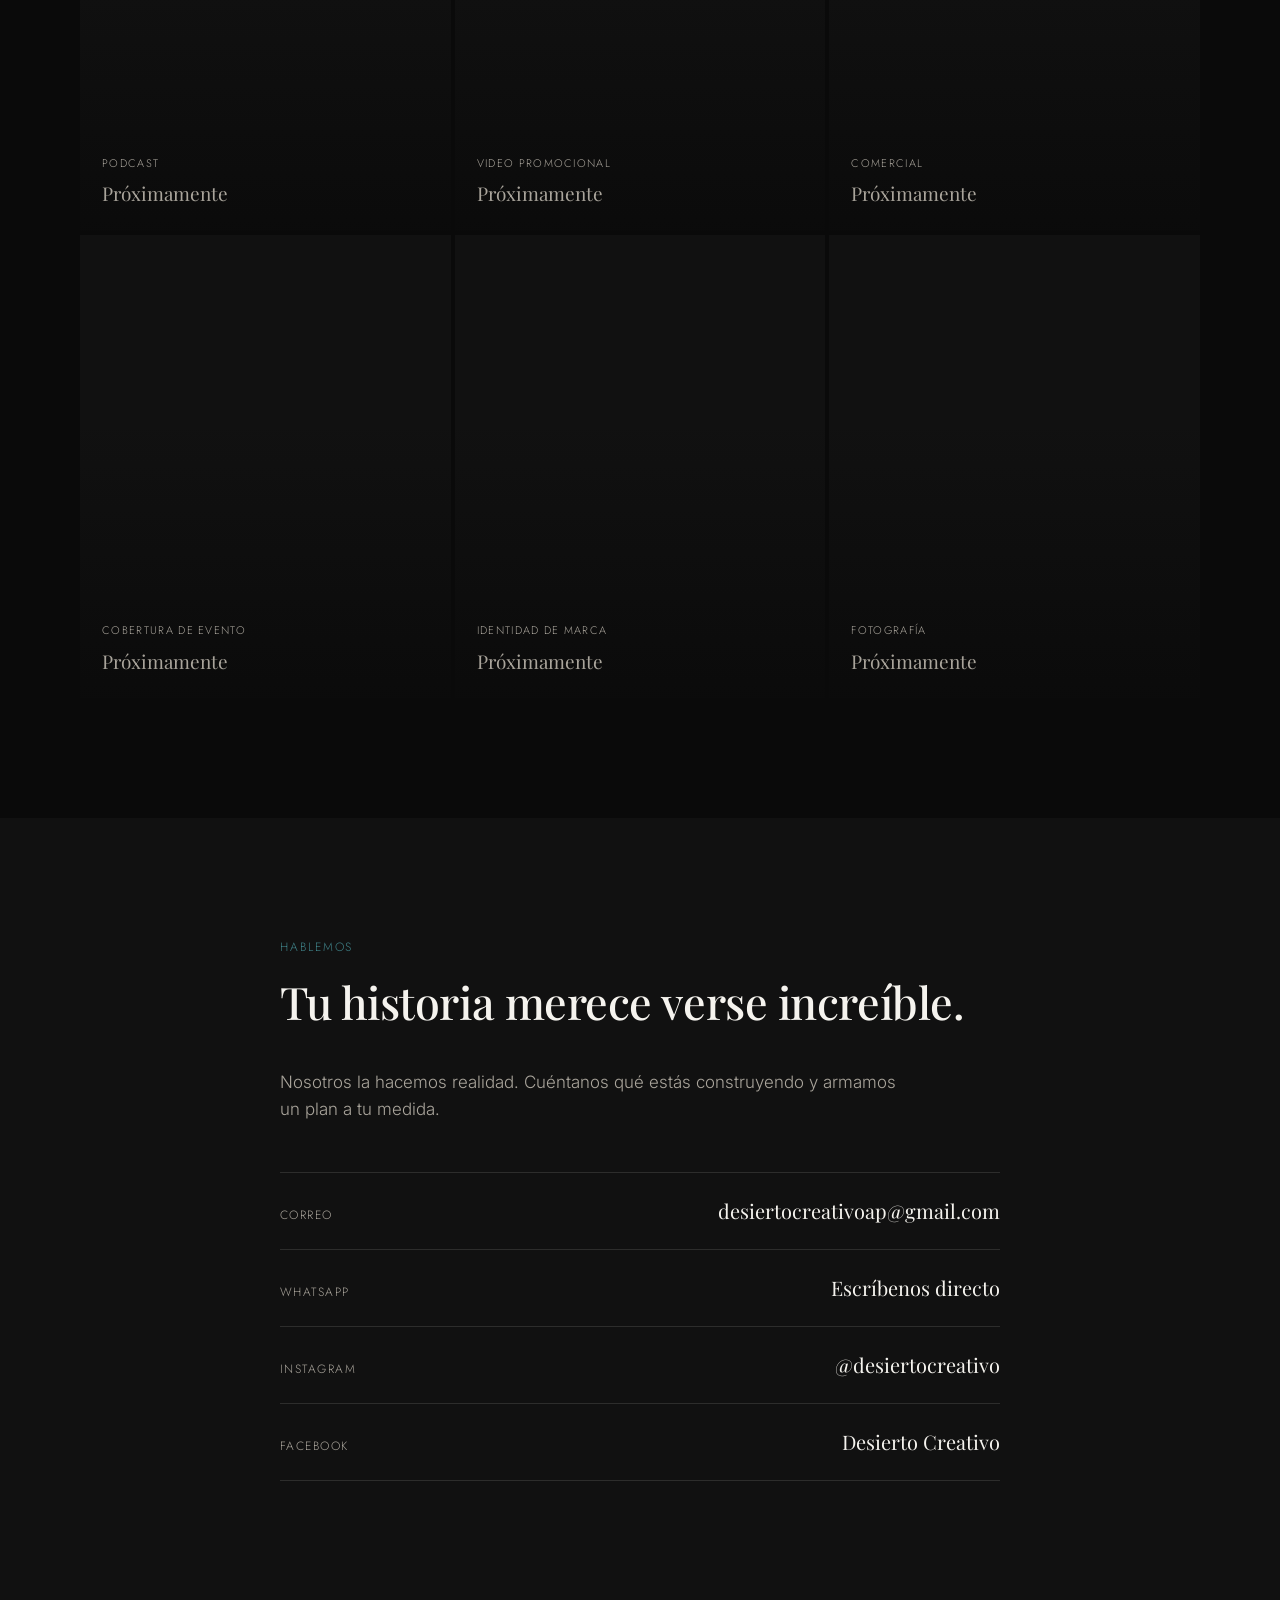
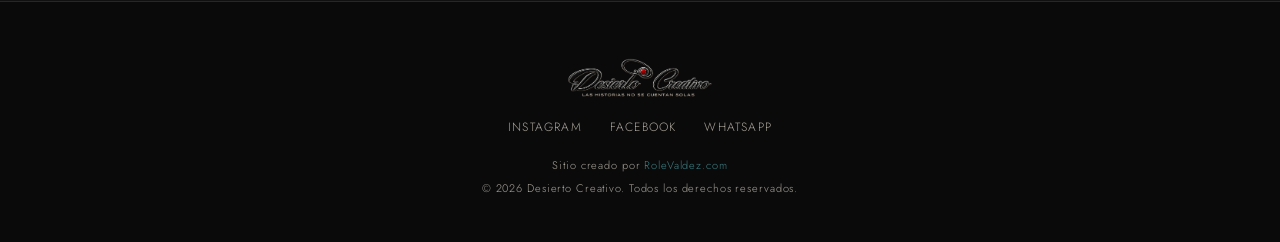
==== commit 2a26f750: "Líneas de contorno brillantes y lámpara parpadeante" ====
--- a/index.html
+++ b/index.html
@@ -52,12 +52,11 @@
       <span class="glow glow-3"></span>
     </div>
 
-    <!-- Ecualizador de audio animado (esquina derecha sobre el monitor) -->
-    <div class="hero-equalizer" aria-hidden="true">
-      <svg id="eqSvg" viewBox="0 0 120 48" preserveAspectRatio="xMidYMax meet">
-        <g id="eqBars"></g>
-      </svg>
-    </div>
+    <!-- Líneas de contorno brillantes sobre los objetos -->
+    <canvas id="heroLines" class="hero-lines" aria-hidden="true"></canvas>
+
+    <!-- Lámpara parpadeante -->
+    <div class="lamp-flicker" id="lampFlicker" aria-hidden="true"></div>
 
     <div class="hero-content">
       <p class="eyebrow">Producción audiovisual · Agua Prieta, Sonora</p>
--- a/styles.css
+++ b/styles.css
@@ -377,32 +377,41 @@
   100% { opacity: 0;    transform: scale(0.85); }
 }
 
-/* Ecualizador de audio */
-.hero-equalizer {
-  position: absolute;
-  bottom: 48px;
-  right: 48px;
-  width: 240px;
-  height: 90px;
+/* Canvas de líneas de contorno */
+.hero-lines {
+  position: absolute;
+  inset: 0;
+  width: 100%;
+  height: 100%;
   z-index: 2;
   pointer-events: none;
-  opacity: 0.88;
-  transform: perspective(400px) rotateX(18deg) rotateY(-12deg) skewX(-4deg);
-  transform-origin: bottom right;
-  mix-blend-mode: screen;
-  filter: drop-shadow(0 0 8px rgba(63,130,136,0.5));
-}
-.hero-equalizer svg {
-  width: 100%;
-  height: 100%;
-}
-@media (max-width: 900px) {
-  .hero-equalizer {
-    width: 160px;
-    height: 60px;
-    bottom: 32px;
-    right: 24px;
-  }
+}
+
+/* Lámpara parpadeante */
+.lamp-flicker {
+  position: absolute;
+  /* Posición aproximada de la lámpara de escritorio en la imagen */
+  bottom: 38%;
+  right: 52%;
+  width: 28px;
+  height: 28px;
+  border-radius: 50%;
+  background: radial-gradient(circle, rgba(255,210,120,0.95) 0%, rgba(255,160,40,0.6) 40%, transparent 75%);
+  filter: blur(6px);
+  z-index: 2;
+  pointer-events: none;
+  animation: lampFlicker 3s ease-in-out infinite;
+}
+@keyframes lampFlicker {
+  0%   { opacity: 0.9;  transform: scale(1);    filter: blur(6px); }
+  8%   { opacity: 0.3;  transform: scale(0.7);  filter: blur(3px); }
+  10%  { opacity: 0.85; transform: scale(0.95); filter: blur(5px); }
+  12%  { opacity: 0.2;  transform: scale(0.6);  filter: blur(2px); }
+  14%  { opacity: 0.9;  transform: scale(1);    filter: blur(6px); }
+  50%  { opacity: 0.85; transform: scale(0.98); filter: blur(6px); }
+  52%  { opacity: 0.4;  transform: scale(0.75); filter: blur(4px); }
+  54%  { opacity: 0.9;  transform: scale(1);    filter: blur(6px); }
+  100% { opacity: 0.9;  transform: scale(1);    filter: blur(6px); }
 }
 
 /* =========================================================
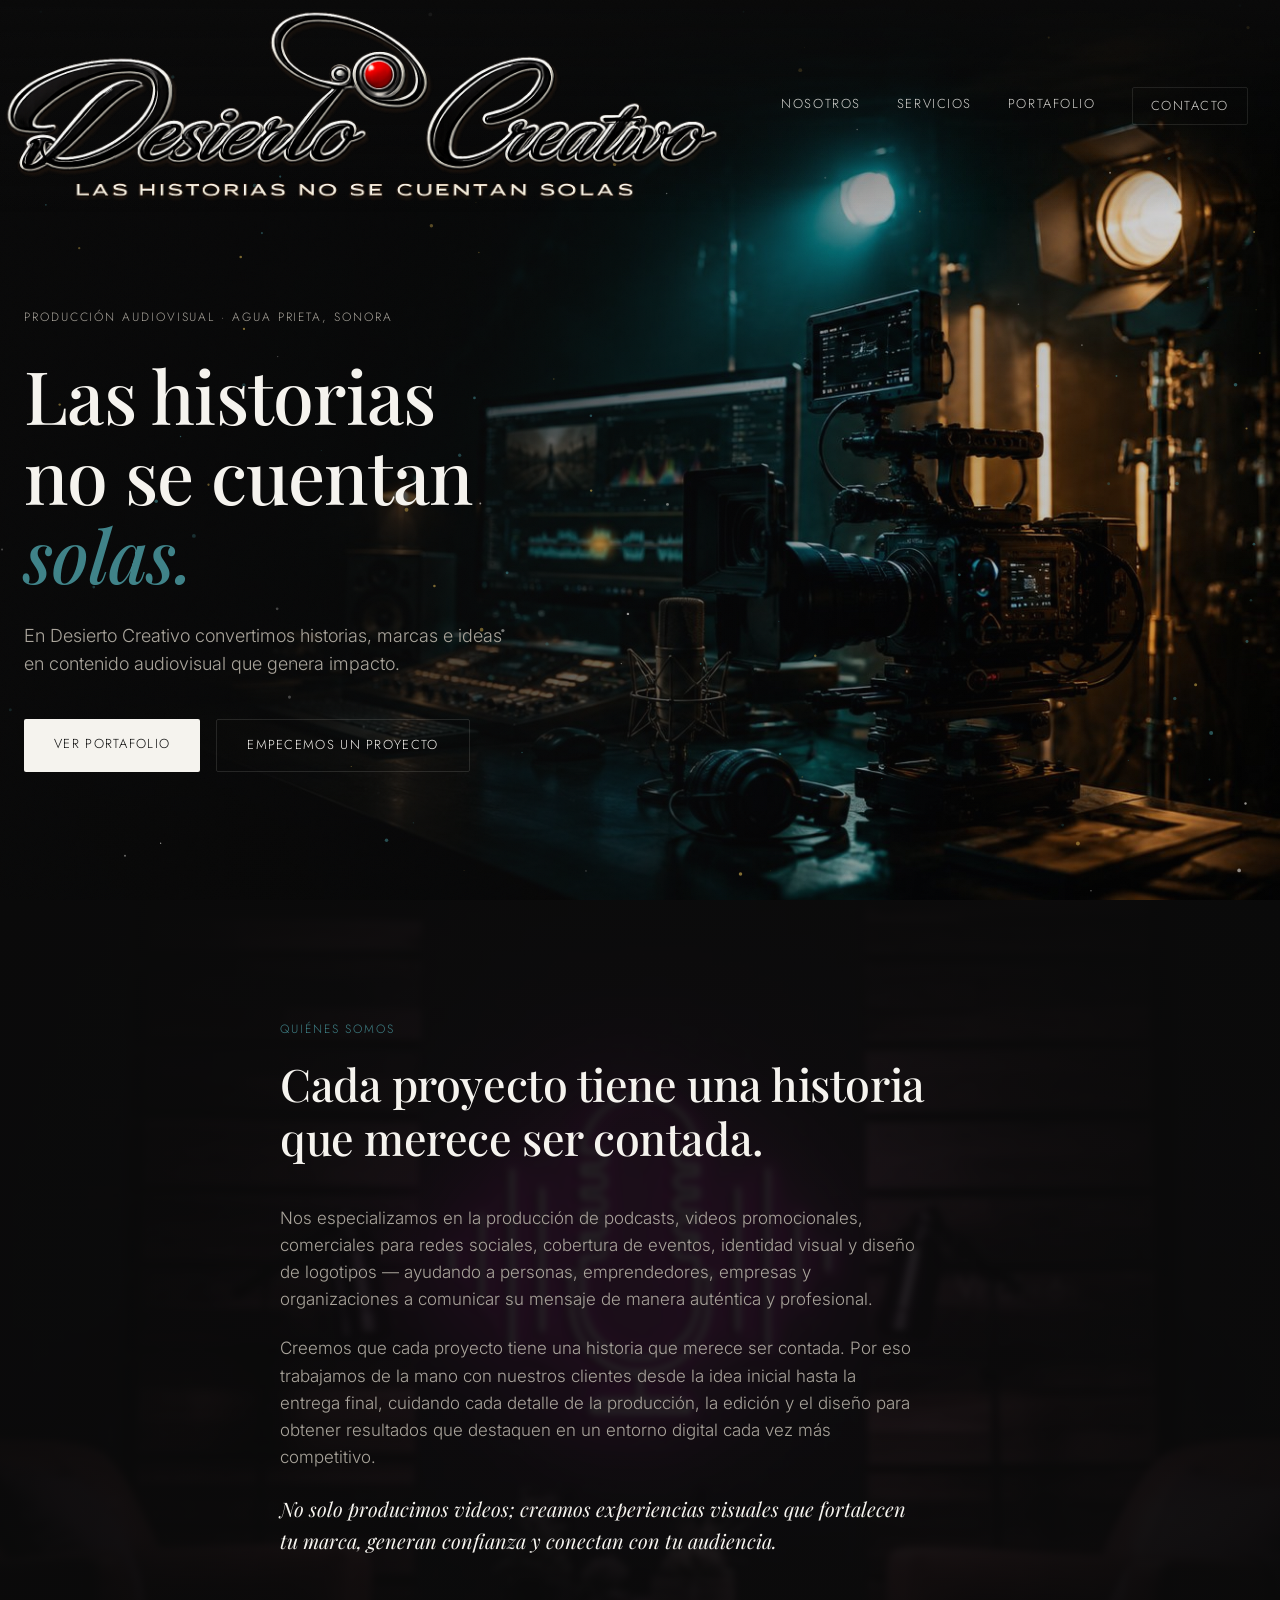
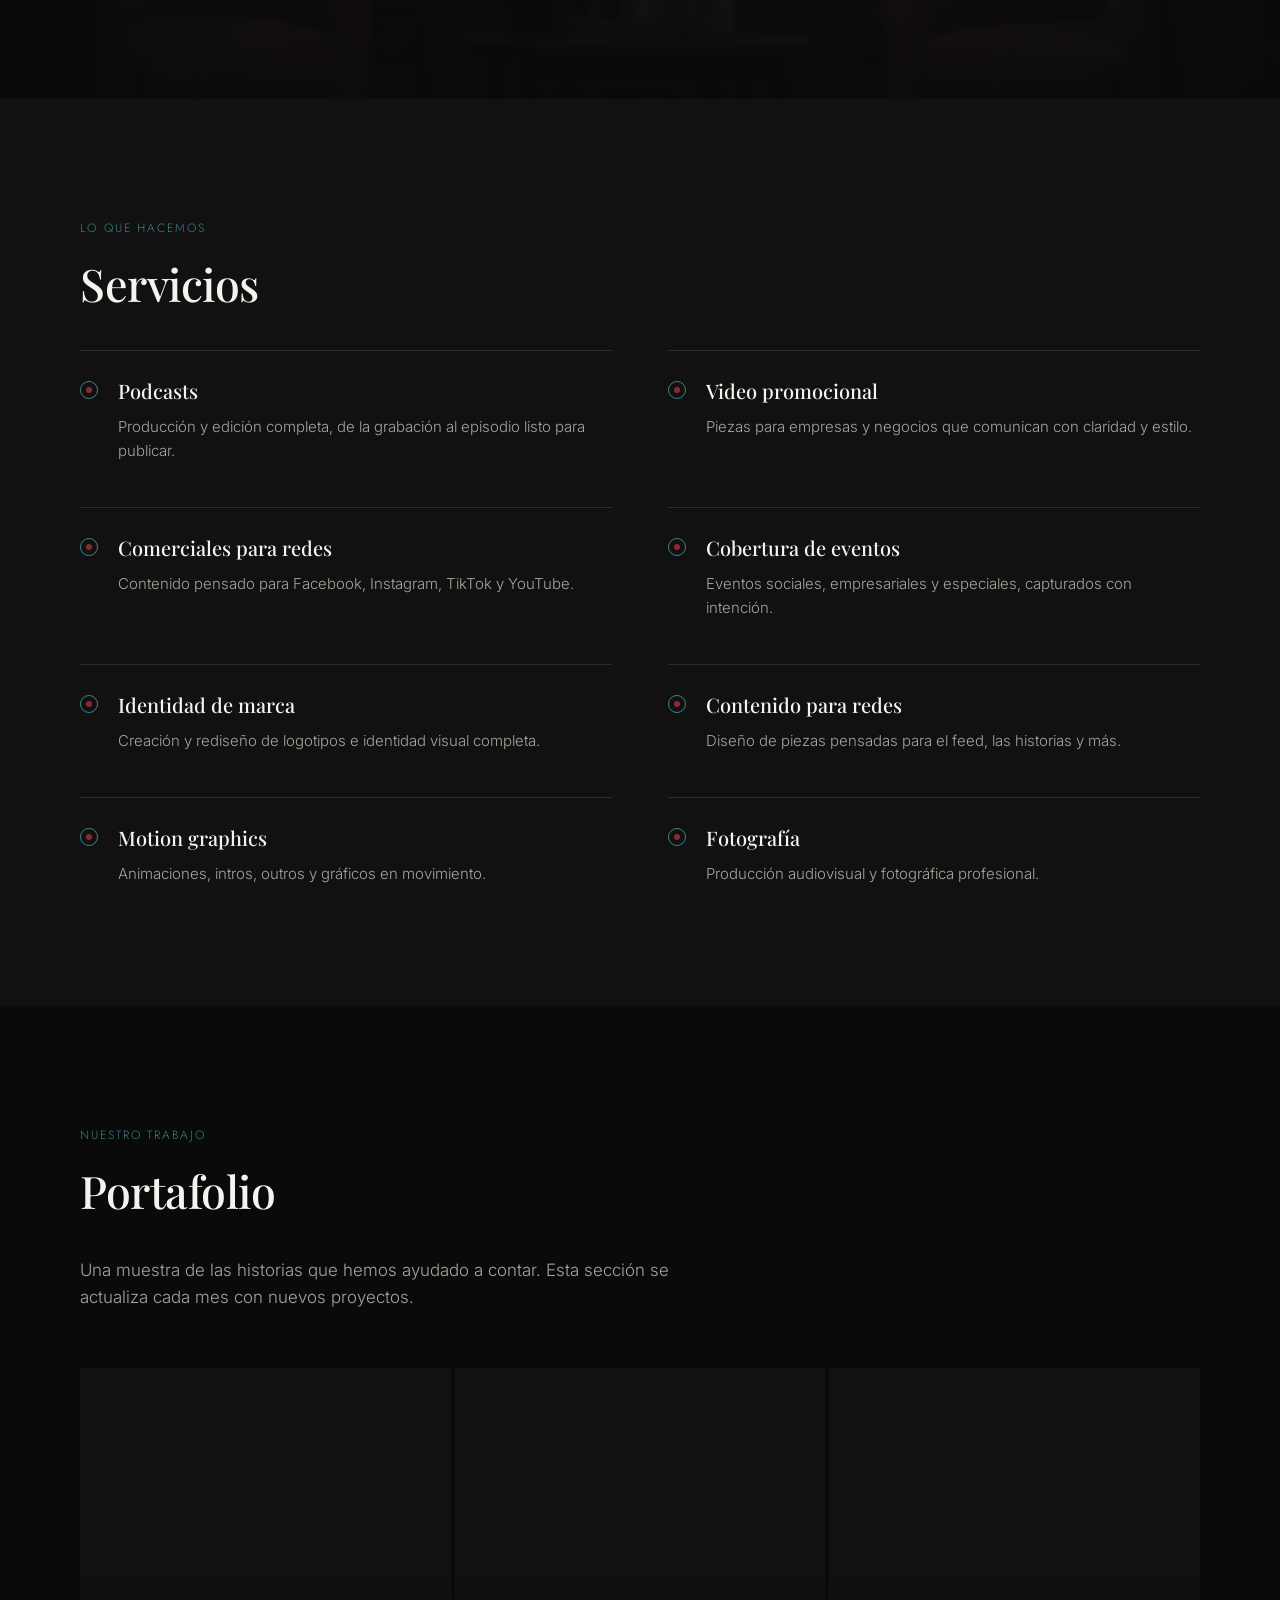
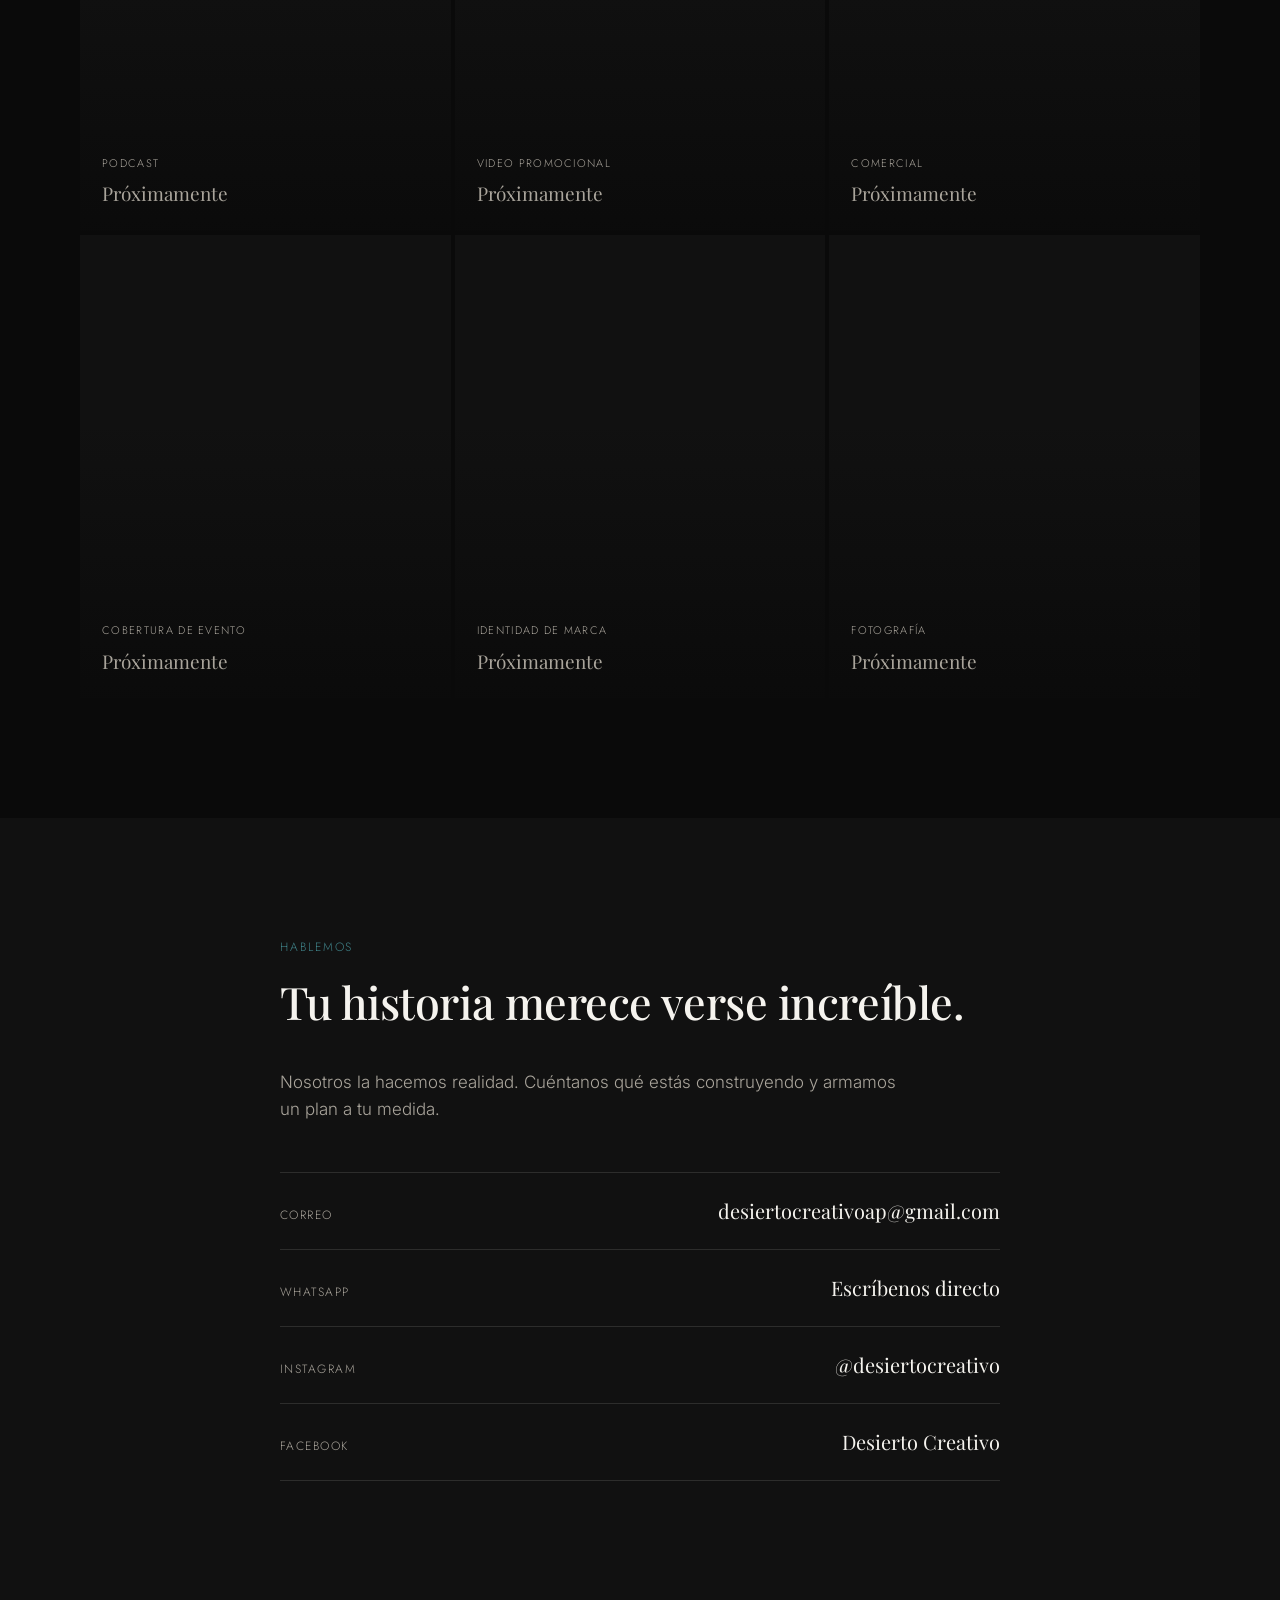
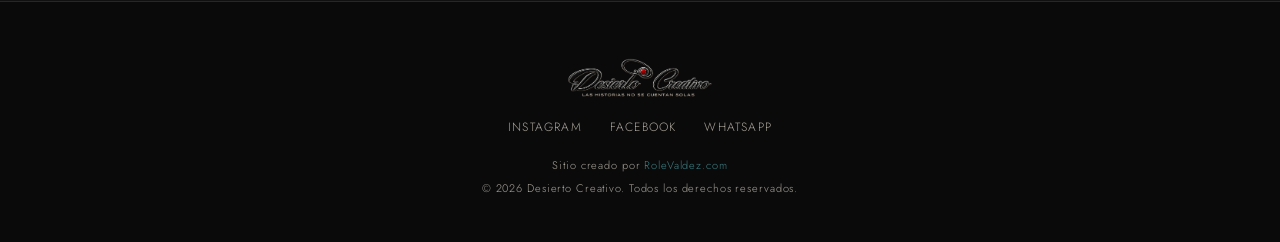
==== commit 00a24a4c: "Remover Desplázate, fondo imagen en sección Nosotros" ====
--- a/index.html
+++ b/index.html
@@ -75,10 +75,6 @@
       </div>
     </div>
 
-    <a href="#nosotros" class="scroll-cue" aria-label="Ir a la siguiente sección">
-      <span></span>
-      Desplázate
-    </a>
   </section>
 
   <!-- ============ SOBRE NOSOTROS ============ -->
--- a/styles.css
+++ b/styles.css
@@ -417,6 +417,45 @@
 /* =========================================================
    Hero — fin efectos animados
    ========================================================= */
+/* =========================================================
+   Sección Nosotros — fondo imagen difuminada
+   ========================================================= */
+.section#nosotros {
+  position: relative;
+  overflow: hidden;
+}
+.section#nosotros::before {
+  content: "";
+  position: absolute;
+  inset: 0;
+  background-image: url('assets/bg-nosotros.jpg');
+  background-size: cover;
+  background-position: center;
+  background-repeat: no-repeat;
+  opacity: 0.12;
+  filter: blur(3px) saturate(0.7);
+  transform: scale(1.05);
+  z-index: 0;
+}
+.section#nosotros::after {
+  content: "";
+  position: absolute;
+  inset: 0;
+  background: radial-gradient(ellipse at center,
+    transparent 25%,
+    rgba(10,10,10,0.55) 65%,
+    rgba(10,10,10,0.97) 100%
+  );
+  z-index: 0;
+}
+.section#nosotros .section-inner {
+  position: relative;
+  z-index: 1;
+}
+
+/* =========================================================
+   Reveal on scroll
+   ========================================================= */
 .reveal {
   opacity: 0;
   transform: translateY(24px);
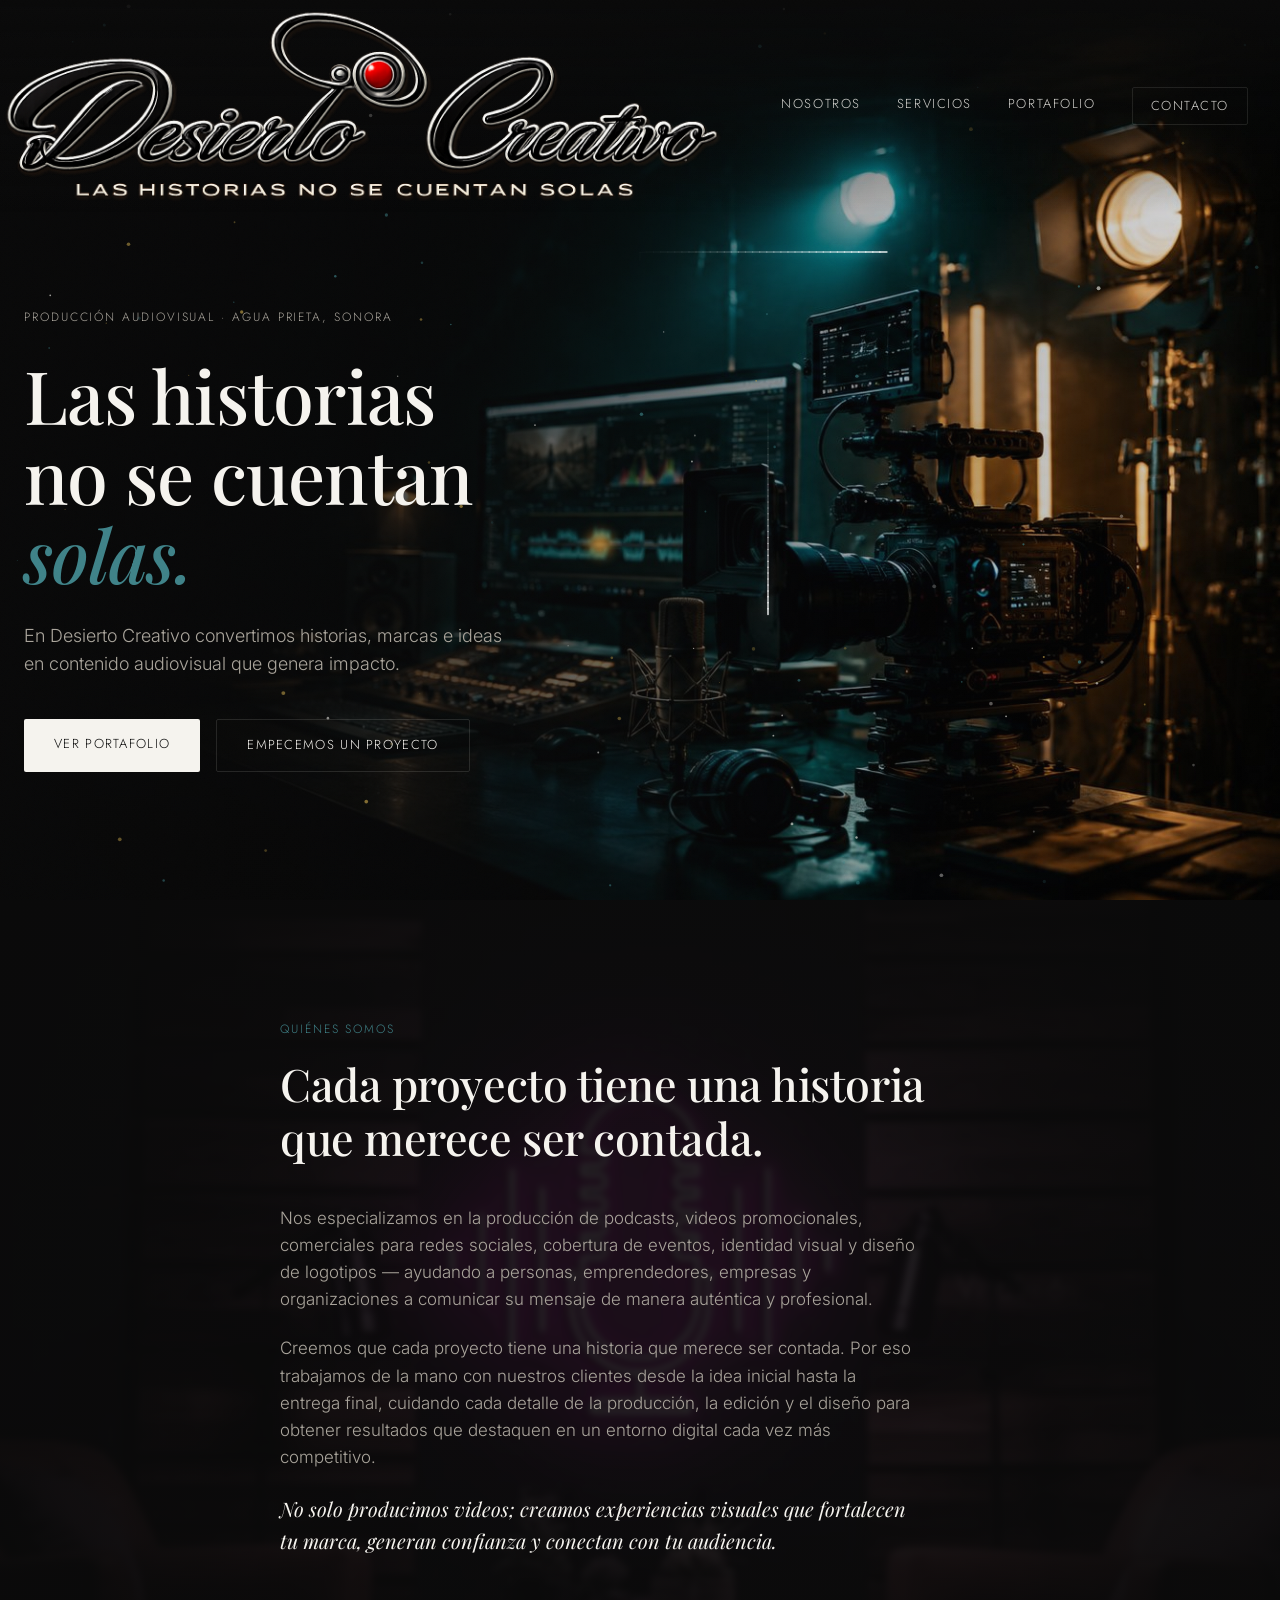
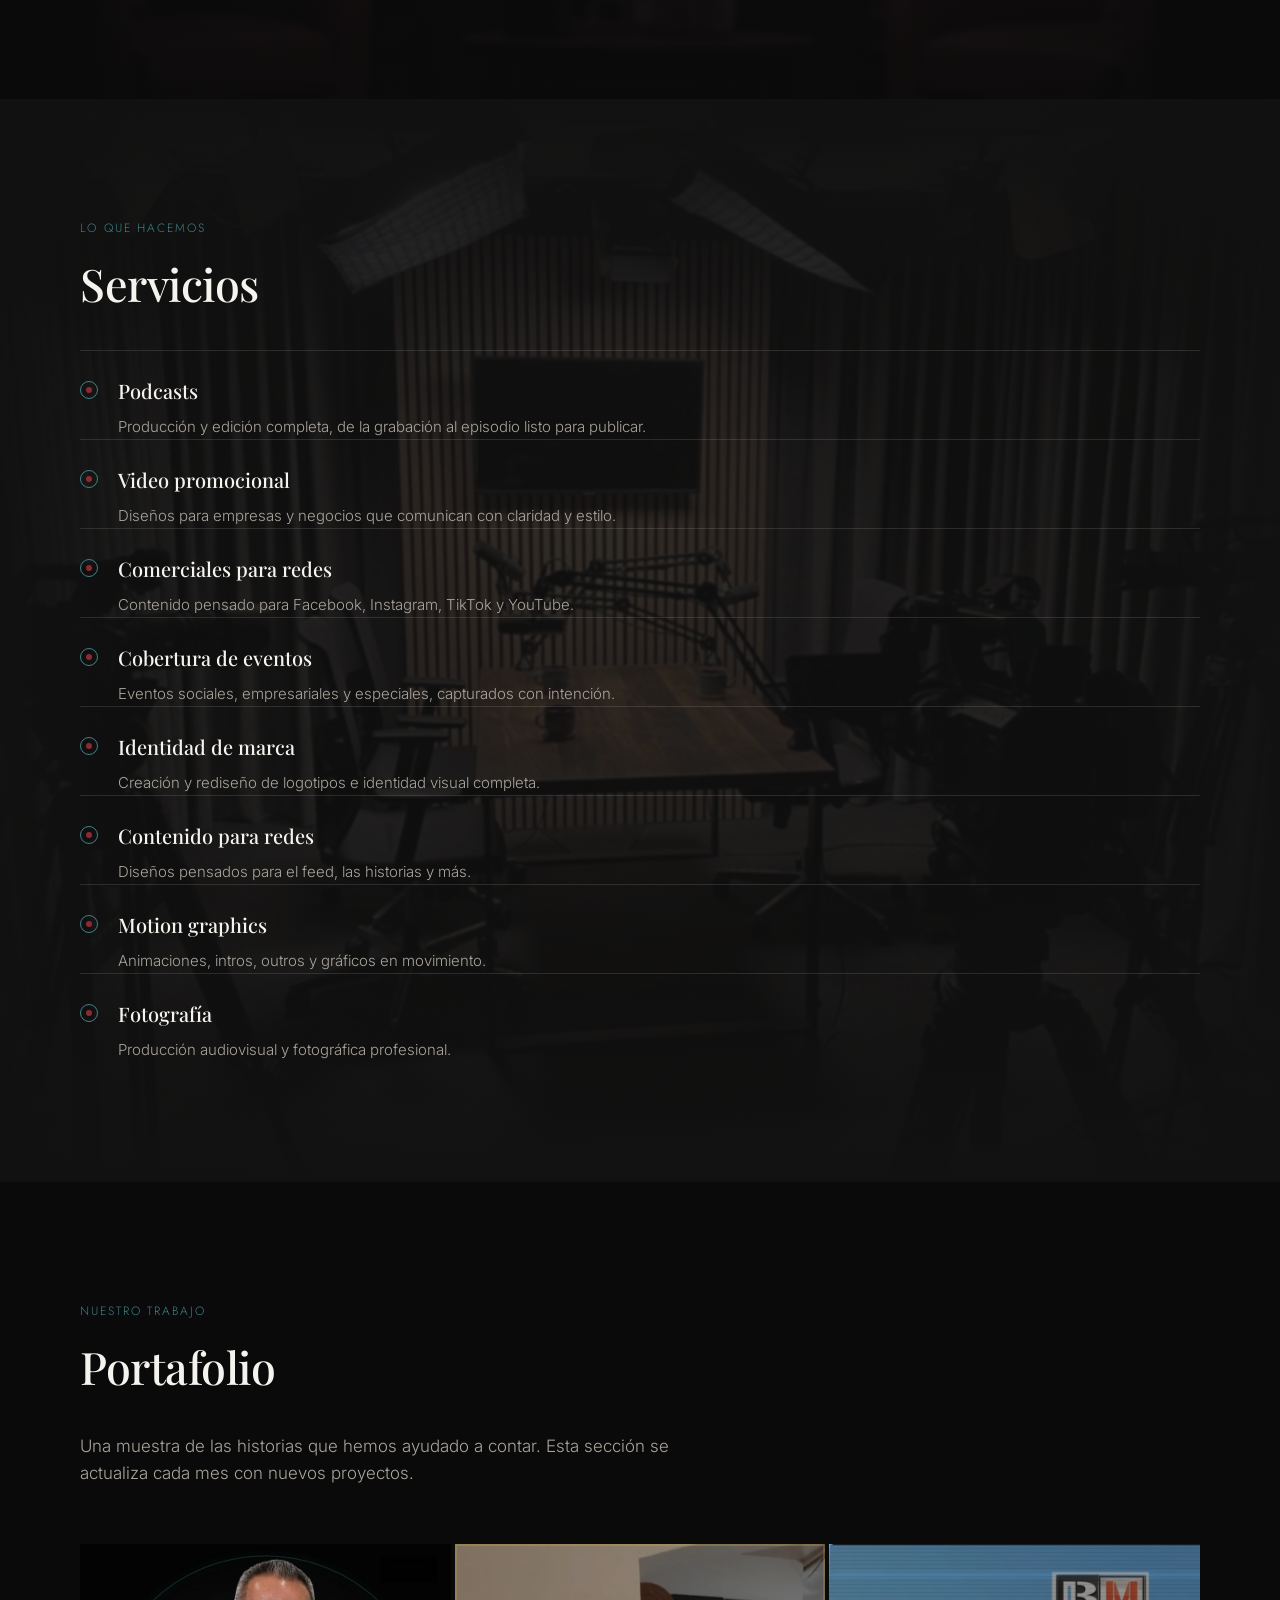
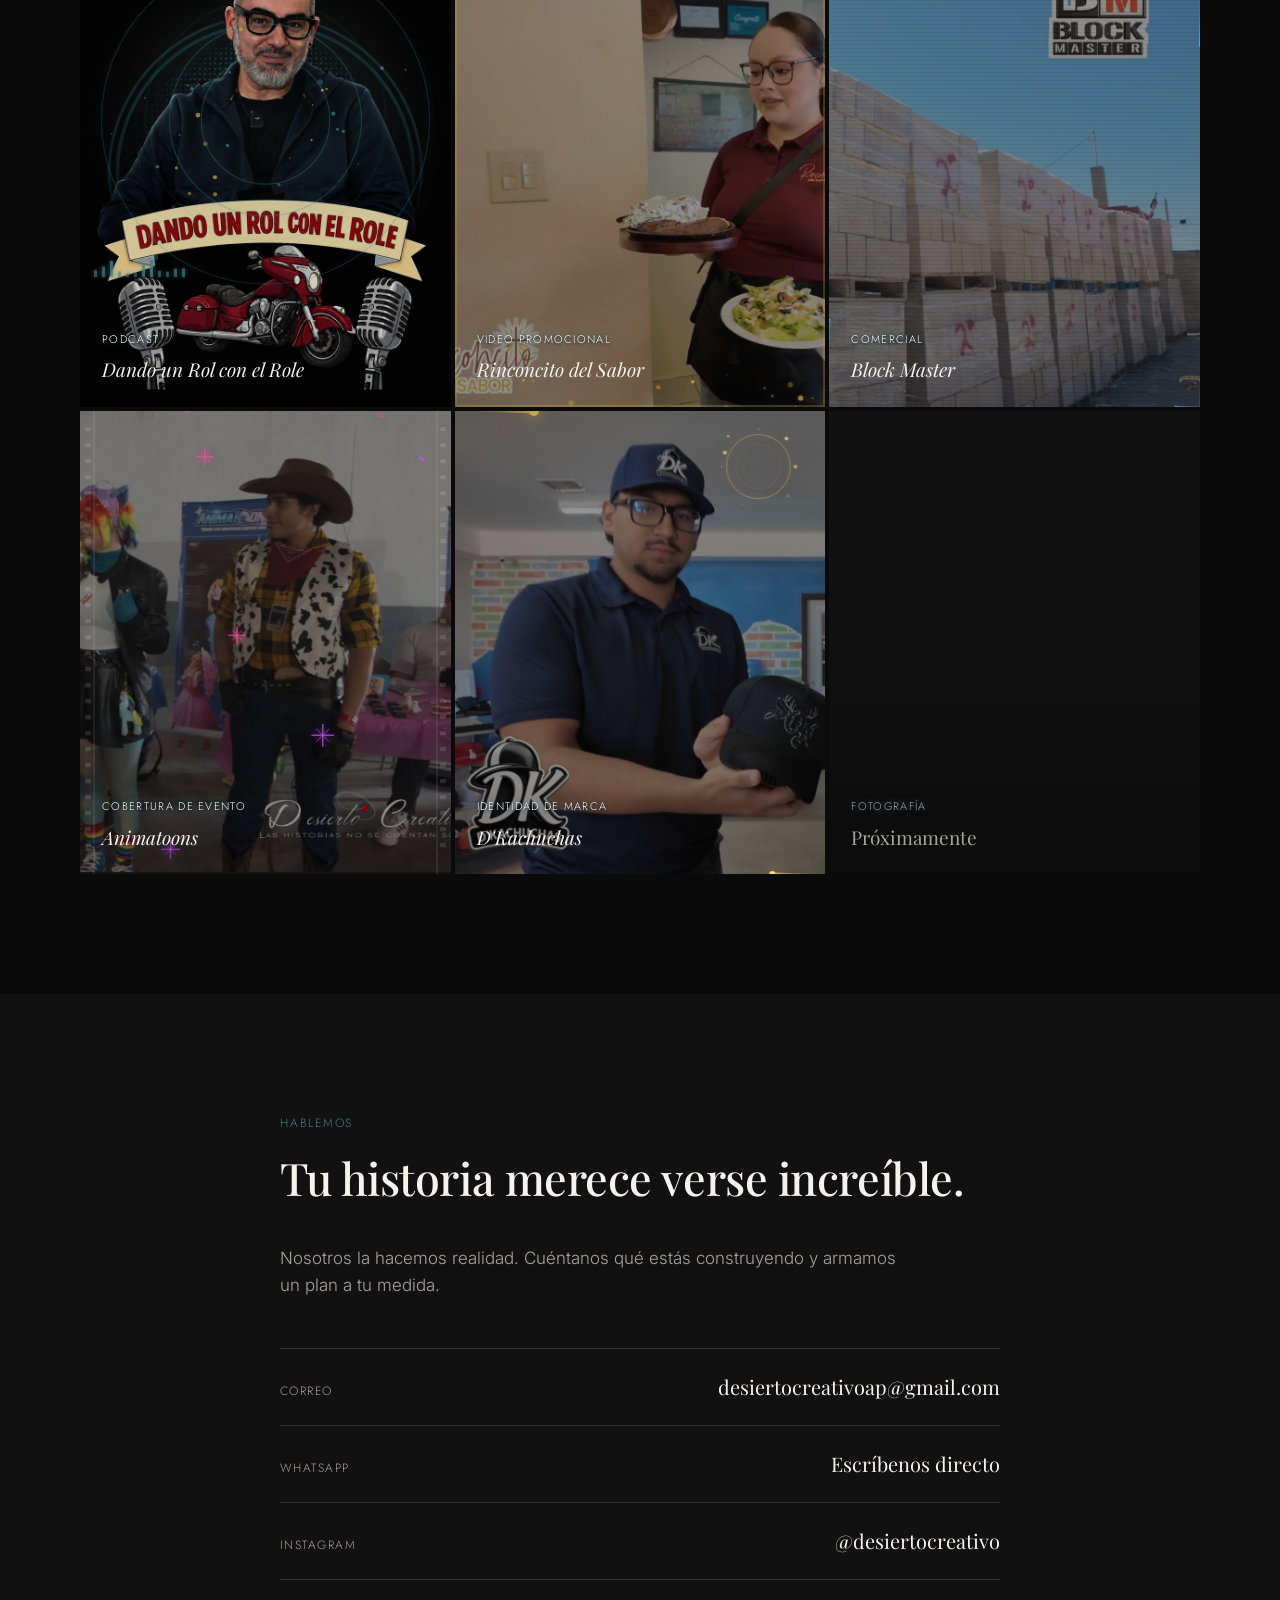
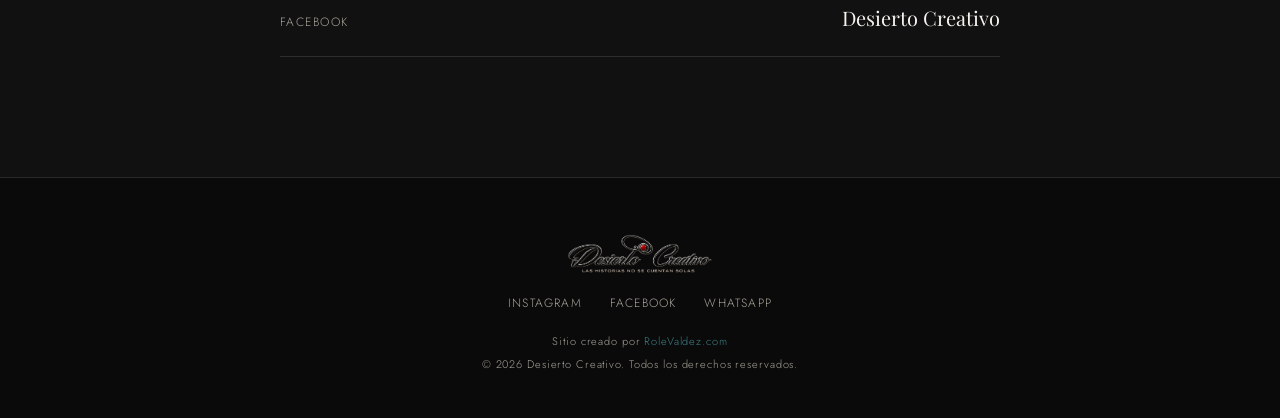
==== commit 88cb681a: "Servicios: corrección texto piezas por diseños" ====
--- a/index.html
+++ b/index.html
@@ -122,7 +122,7 @@
           <span class="service-mark" aria-hidden="true"></span>
           <div>
             <h3>Video promocional</h3>
-            <p>Piezas para empresas y negocios que comunican con claridad y estilo.</p>
+            <p>Diseños para empresas y negocios que comunican con claridad y estilo.</p>
           </div>
         </li>
         <li class="service-item">
@@ -150,7 +150,7 @@
           <span class="service-mark" aria-hidden="true"></span>
           <div>
             <h3>Contenido para redes</h3>
-            <p>Diseño de piezas pensadas para el feed, las historias y más.</p>
+            <p>Diseños pensados para el feed, las historias y más.</p>
           </div>
         </li>
         <li class="service-item">
--- a/styles.css
+++ b/styles.css
@@ -467,7 +467,56 @@
 .no-js .reveal { opacity: 1; transform: none; }
 
 /* =========================================================
-   Servicios
+   Sección Servicios — fondo imagen del estudio
+   ========================================================= */
+.section#servicios {
+  position: relative;
+  overflow: hidden;
+  background: var(--bg-alt);
+}
+.section#servicios::before {
+  content: "";
+  position: absolute;
+  inset: 0;
+  background-image: url('assets/bg-servicios.jpg');
+  background-size: cover;
+  background-position: center center;
+  background-repeat: no-repeat;
+  opacity: 0.14;
+  filter: blur(1px) saturate(0.8);
+  transform: scale(1.04);
+  z-index: 0;
+}
+/* Difuminado en los 4 bordes con degradados hacia el fondo */
+.section#servicios::after {
+  content: "";
+  position: absolute;
+  inset: 0;
+  background:
+    linear-gradient(to bottom,
+      rgba(17,17,17,0.98) 0%,
+      rgba(17,17,17,0.3) 15%,
+      transparent 35%,
+      transparent 65%,
+      rgba(17,17,17,0.3) 85%,
+      rgba(17,17,17,0.98) 100%
+    ),
+    linear-gradient(to right,
+      rgba(17,17,17,0.95) 0%,
+      rgba(17,17,17,0.2) 12%,
+      transparent 30%,
+      transparent 70%,
+      rgba(17,17,17,0.2) 88%,
+      rgba(17,17,17,0.95) 100%
+    );
+  z-index: 0;
+}
+.section#servicios .section-inner {
+  position: relative;
+  z-index: 1;
+}
+
+
    ========================================================= */
 .service-grid {
   display: grid;
@@ -571,9 +620,38 @@
   text-transform: uppercase;
   letter-spacing: 0.12em;
   font-size: 11px;
-  color: var(--teal);
+  color: #ffffff;
   display: block;
   margin-bottom: 6px;
+  text-shadow:
+    0 0 8px rgba(63,130,136,0.9),
+    0 1px 3px rgba(0,0,0,0.9);
+}
+/* Tarjeta como enlace */
+a.portfolio-card {
+  display: flex;
+  text-decoration: none;
+  color: inherit;
+  cursor: pointer;
+}
+a.portfolio-card::after {
+  content: "↗";
+  position: absolute;
+  top: 14px;
+  left: 14px;
+  font-size: 13px;
+  color: var(--ink);
+  opacity: 0;
+  transition: opacity 0.3s ease;
+  z-index: 3;
+  background: rgba(0,0,0,0.5);
+  padding: 2px 7px;
+  border-radius: 2px;
+  font-family: var(--font-caps);
+  letter-spacing: 0.08em;
+}
+a.portfolio-card:hover::after {
+  opacity: 1;
 }
 .portfolio-name {
   font-family: var(--font-display);
@@ -662,3 +740,200 @@
 .footer-credit a:hover {
   color: var(--ink);
 }
+
+/* =========================================================
+   RESPONSIVE — Ajustes móvil completos
+   ========================================================= */
+
+/* Tablet y móvil grande */
+@media (max-width: 768px) {
+  /* Hero: reducir padding top por el logo */
+  .hero {
+    padding: 200px 20px 60px;
+    /* En móvil centramos en el equipo (zona derecha-centro de la imagen) */
+    background-position: 65% center;
+  }
+  /* En móvil el overlay oscurece más para legibilidad del texto */
+  .hero::after {
+    background: linear-gradient(
+      to bottom,
+      rgba(10,10,10,0.75) 0%,
+      rgba(10,10,10,0.45) 40%,
+      rgba(10,10,10,0.55) 70%,
+      rgba(10,10,10,0.85) 100%
+    );
+  }
+  .hero-lede { font-size: 16px; }
+
+  /* Secciones: menos padding */
+  .section { padding: 80px 20px; }
+
+  /* Sección nosotros: imagen de fondo centrada en móvil */
+  .section#nosotros::before {
+    background-position: center center;
+    opacity: 0.10;
+  }
+
+  /* Servicios: imagen centrada */
+  .section#servicios::before {
+    background-position: center center;
+    opacity: 0.12;
+  }
+
+  /* Contacto */
+  .contact-value { font-size: 16px; }
+  .contact-link {
+    flex-direction: column;
+    gap: 4px;
+    align-items: flex-start;
+    padding: 16px 0;
+  }
+  .contact-link:hover { padding-left: 6px; }
+
+  /* Footer */
+  .footer-social { gap: 18px; }
+}
+
+/* Móvil pequeño */
+@media (max-width: 480px) {
+  /* Logo: asegurar que no desborde */
+  .brand-logo {
+    height: 80px;
+    max-width: 280px;
+  }
+
+  /* Hero */
+  .hero {
+    padding: 170px 16px 50px;
+    min-height: 100svh;
+    /* En móvil pequeño centramos exactamente en el monitor+cámara */
+    background-position: 68% 40%;
+    background-size: 180%; /* zoom para que el equipo llene más la pantalla */
+  }
+  /* Overlay más claro abajo para ver el equipo, más oscuro arriba para el texto */
+  .hero::after {
+    background:
+      linear-gradient(
+        to bottom,
+        rgba(10,10,10,0.88) 0%,
+        rgba(10,10,10,0.60) 30%,
+        rgba(10,10,10,0.35) 55%,
+        rgba(10,10,10,0.65) 85%,
+        rgba(10,10,10,0.90) 100%
+      );
+  }
+  .hero-title { font-size: clamp(2rem, 9vw, 2.8rem); }
+  .hero-lede { font-size: 15px; max-width: 100%; }
+  .hero-actions { flex-direction: column; gap: 12px; }
+  .btn { text-align: center; width: 100%; max-width: 280px; }
+
+  /* Secciones */
+  .section { padding: 64px 16px; }
+  .section-title { font-size: clamp(1.6rem, 7vw, 2rem); }
+  .body-text { font-size: 15px; }
+  .body-text.emphasis { font-size: 17px; }
+
+  /* Servicios: grid de 1 columna ya definido, solo ajustar gap */
+  .service-grid { gap: 28px 0; }
+  .service-item { padding-top: 20px; }
+  .service-item h3 { font-size: 18px; }
+
+  /* Portafolio: 1 columna en móvil */
+  .portfolio-grid { grid-template-columns: 1fr; }
+  .portfolio-card { aspect-ratio: 16 / 9; min-height: 200px; }
+
+  /* Nosotros fondo invisible en móvil muy pequeño para performance */
+  .section#nosotros::before { opacity: 0.08; }
+
+  /* Footer */
+  .footer-social {
+    flex-direction: column;
+    align-items: center;
+    gap: 10px;
+  }
+  .footer-logo { height: 32px; }
+}
+
+/* Asegurar que partículas no desborden en móvil */
+@media (max-width: 600px) {
+  .hero-glows { display: none; }
+  .lamp-flicker { display: none; }
+}
+
+/* =========================================================
+   Tarjeta Podcast — efectos animados
+   ========================================================= */
+.portfolio-animated {
+  overflow: hidden;
+}
+.portfolio-animated img {
+  opacity: 0.82;
+  transition: opacity 0.4s ease, transform 0.5s ease;
+}
+.portfolio-animated:hover img {
+  opacity: 1;
+  transform: scale(1.03);
+}
+
+/* Canvas de efectos */
+.pod-effects {
+  position: absolute;
+  inset: 0;
+  z-index: 1;
+  pointer-events: none;
+}
+.pod-canvas {
+  position: absolute;
+  inset: 0;
+  width: 100%;
+  height: 100%;
+}
+
+/* Indicador REC */
+.pod-rec {
+  position: absolute;
+  top: 14px;
+  right: 14px;
+  display: flex;
+  align-items: center;
+  gap: 6px;
+  font-family: var(--font-caps);
+  font-size: 11px;
+  letter-spacing: 0.14em;
+  color: #fff;
+  background: rgba(0,0,0,0.55);
+  padding: 4px 10px 4px 8px;
+  border-radius: 2px;
+  backdrop-filter: blur(4px);
+}
+.pod-dot {
+  width: 7px;
+  height: 7px;
+  border-radius: 50%;
+  background: #e03030;
+  box-shadow: 0 0 6px rgba(220,40,40,0.8);
+  animation: recBlink 1.4s ease-in-out infinite;
+  flex-shrink: 0;
+}
+@keyframes recBlink {
+  0%, 100% { opacity: 1;   box-shadow: 0 0 6px rgba(220,40,40,0.8); }
+  50%       { opacity: 0.2; box-shadow: 0 0 2px rgba(220,40,40,0.2); }
+}
+
+/* Asegurar que el meta quede sobre el canvas */
+.portfolio-animated .portfolio-meta {
+  position: relative;
+  z-index: 2;
+}
+
+/* =========================================================
+   Efectos canvas — Video promocional y Comercial
+   ========================================================= */
+.fx-canvas {
+  position: absolute;
+  inset: 0;
+  width: 100%;
+  height: 100%;
+  z-index: 1;
+  pointer-events: none;
+}
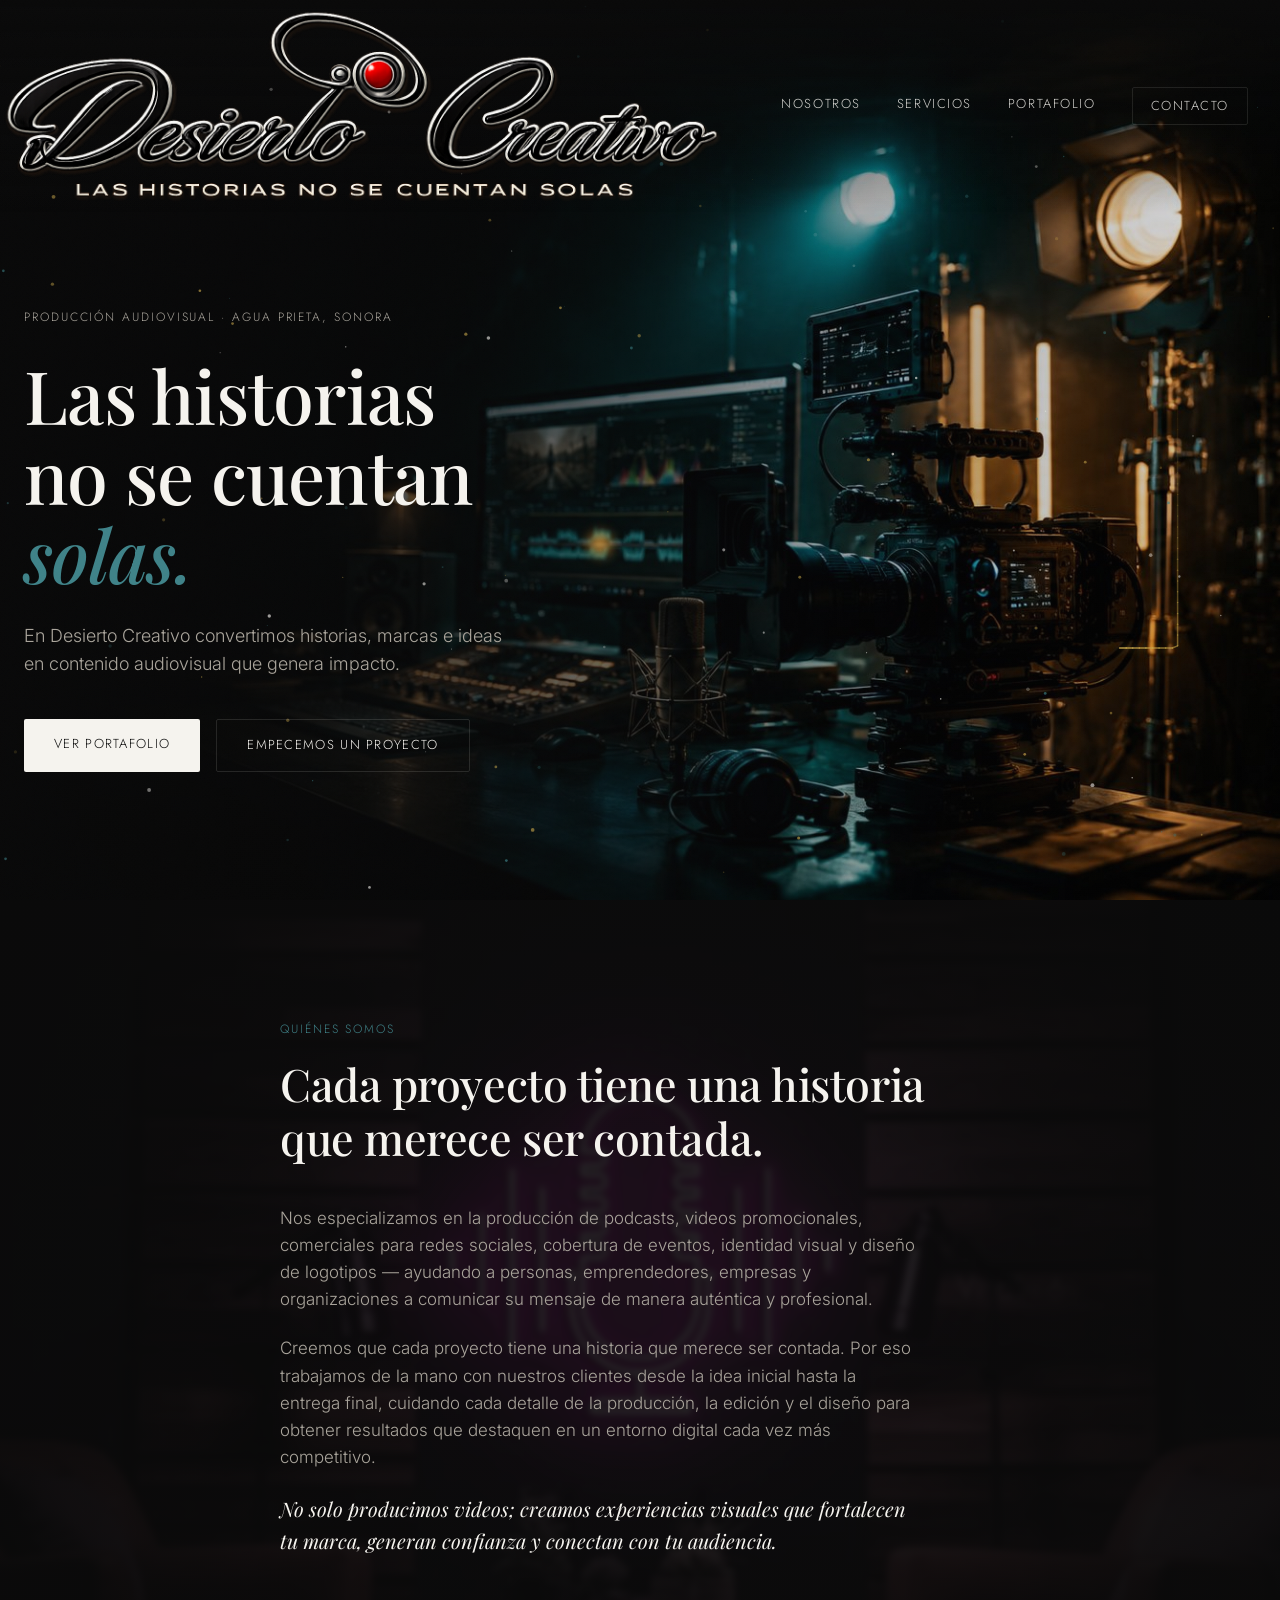
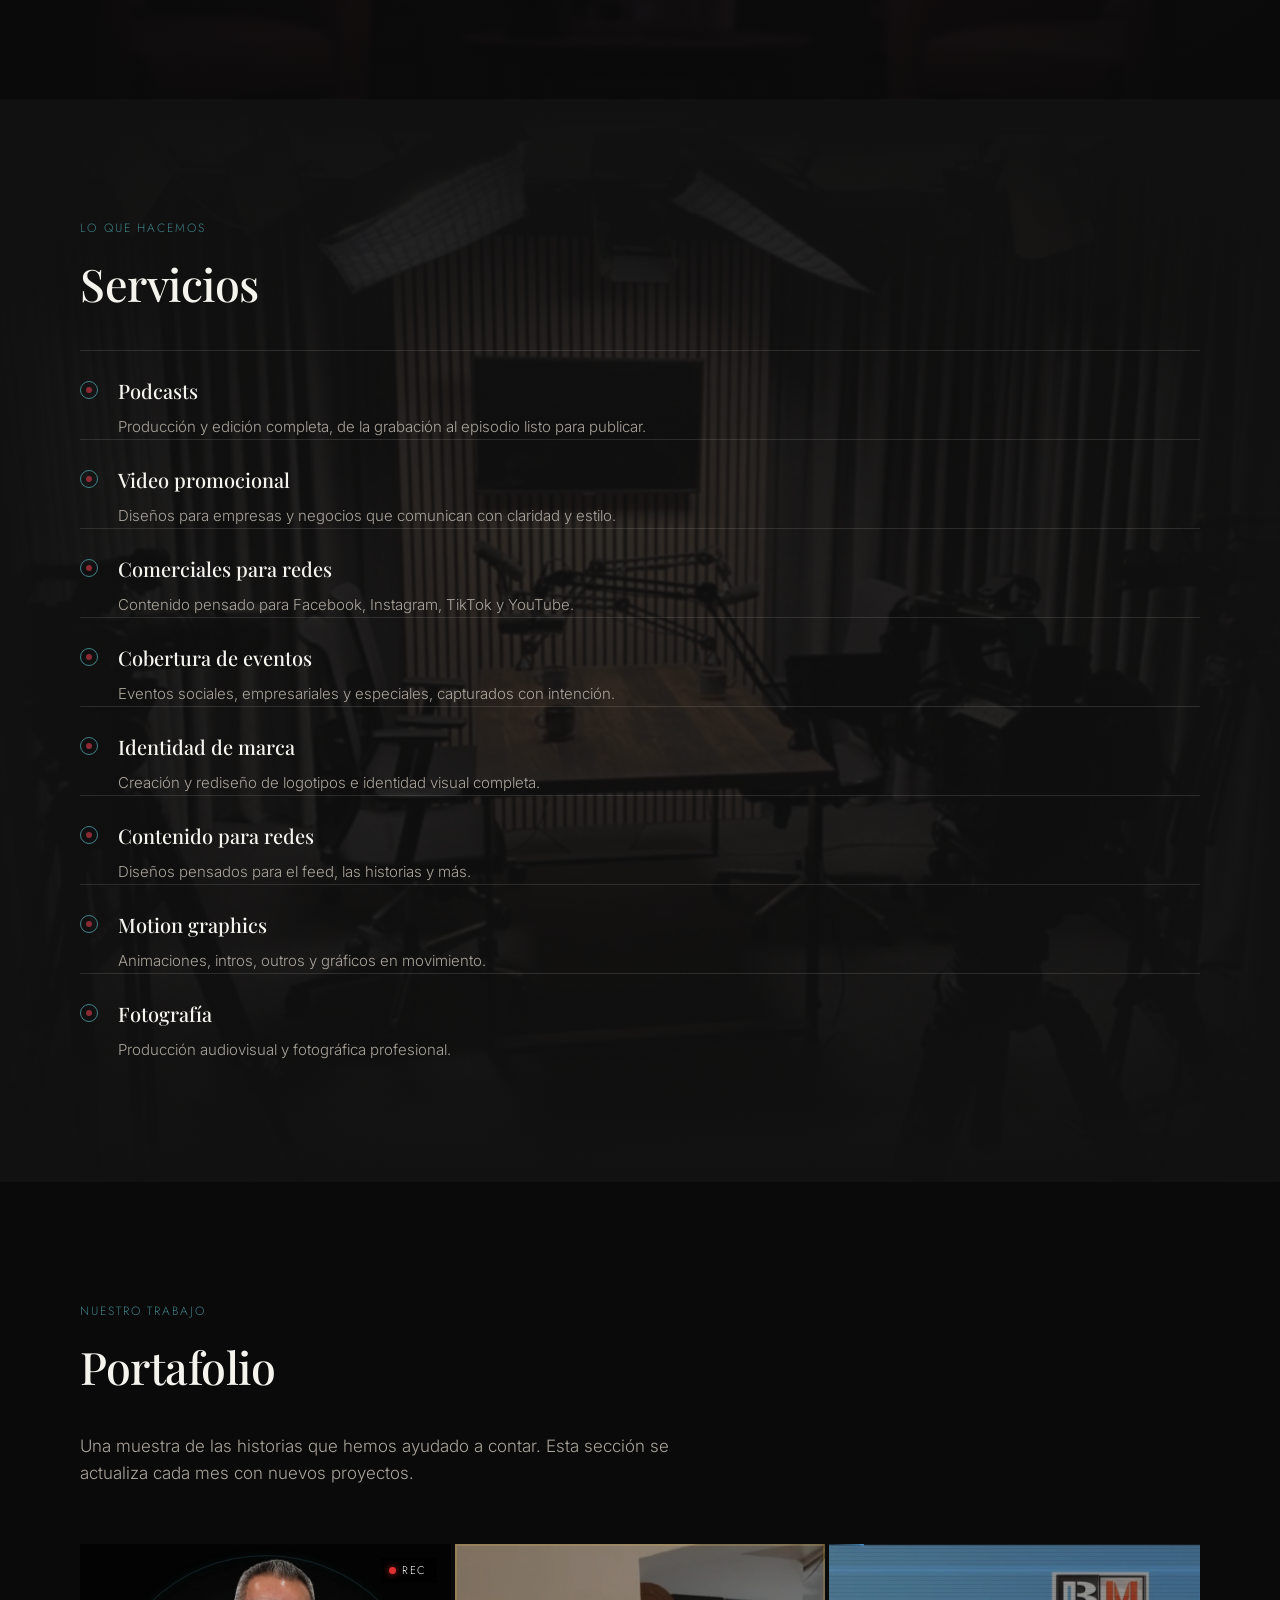
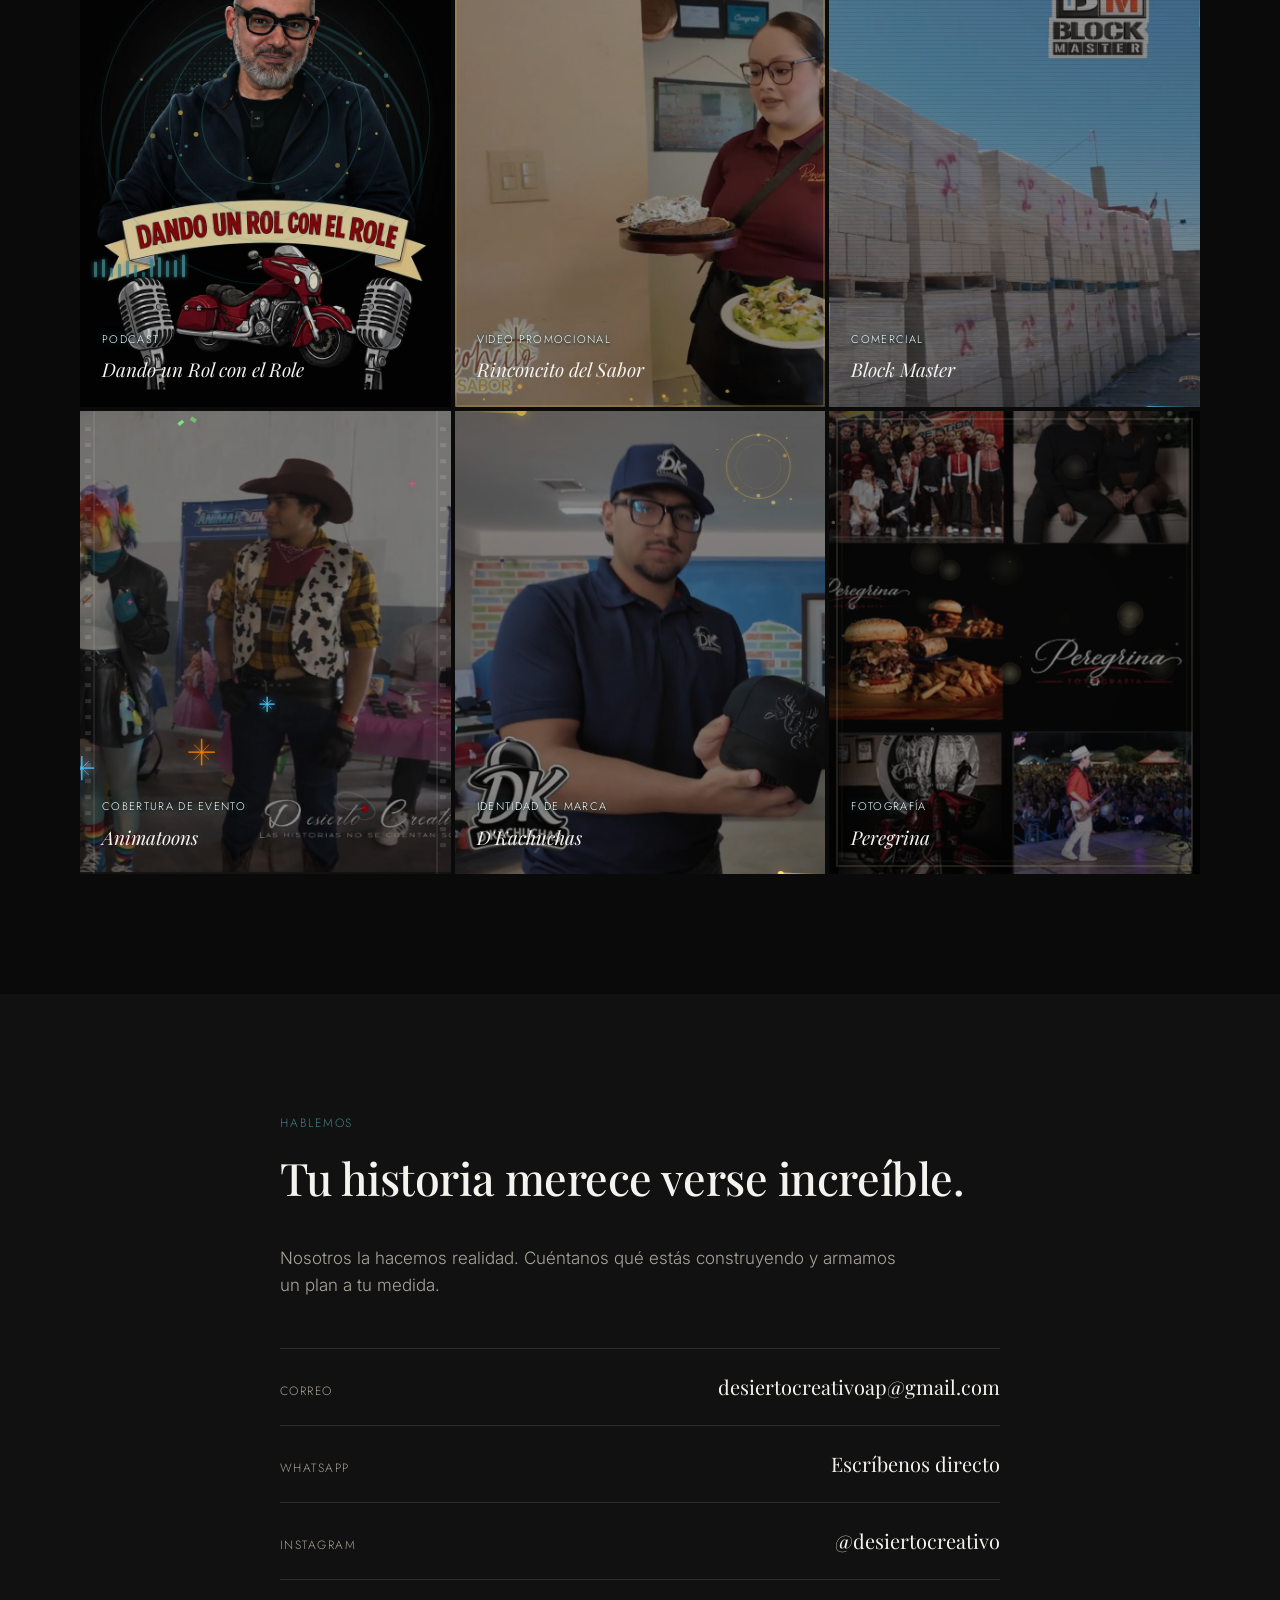
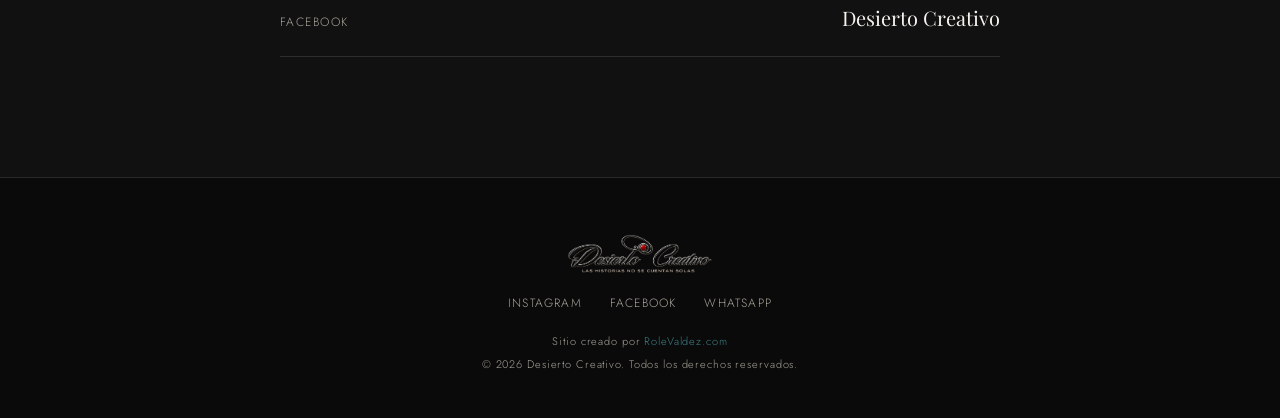
==== commit 5087940c: "feat: Google Analytics G-2ZZNZ4CMM4 en index.html" ====
--- a/index.html
+++ b/index.html
@@ -1,6 +1,14 @@
 <!DOCTYPE html>
 <html lang="es" class="no-js">
 <head>
+<!-- Google Analytics -->
+<script async src="https://www.googletagmanager.com/gtag/js?id=G-2ZZNZ4CMM4"></script>
+<script>
+  window.dataLayer = window.dataLayer || [];
+  function gtag(){dataLayer.push(arguments);}
+  gtag('js', new Date());
+  gtag('config', 'G-2ZZNZ4CMM4');
+</script>
 <meta charset="UTF-8">
 <meta name="viewport" content="width=device-width, initial-scale=1.0">
 <title>Desierto Creativo — Producción audiovisual, podcasts y branding</title>
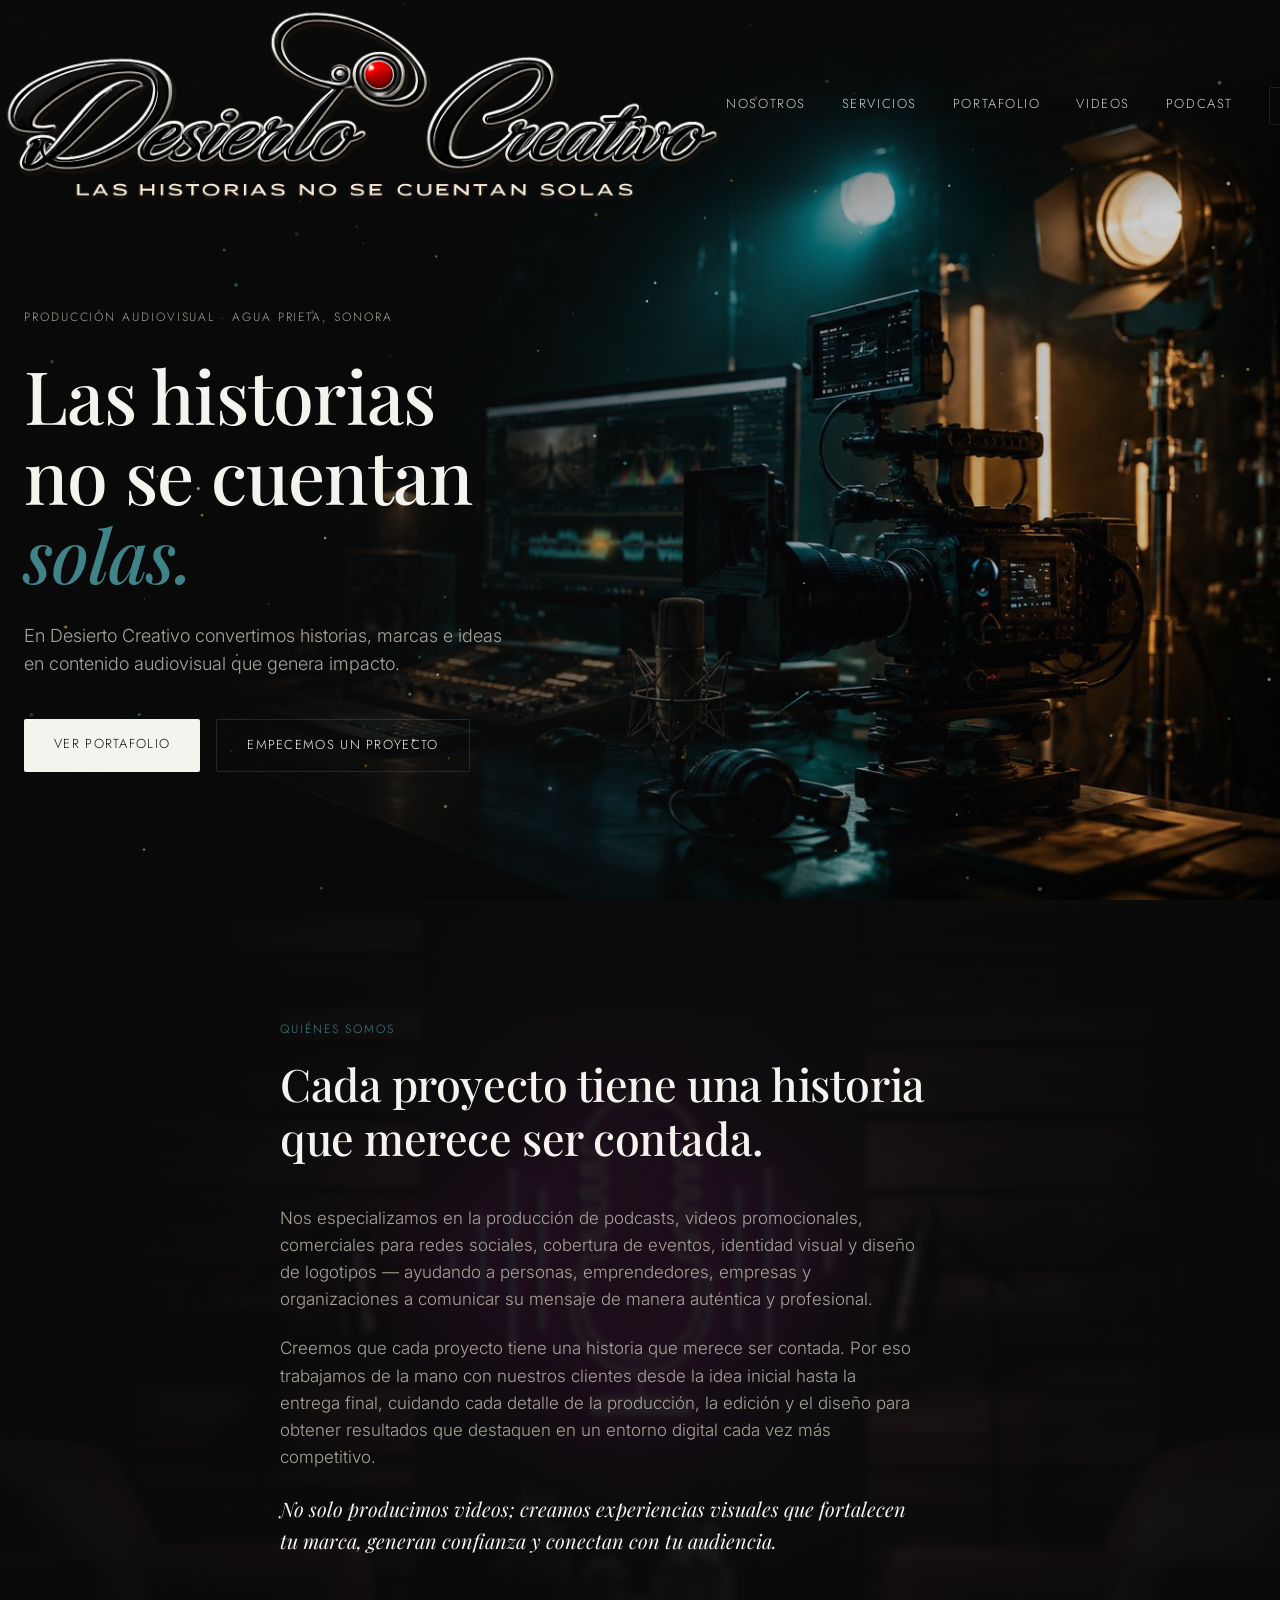
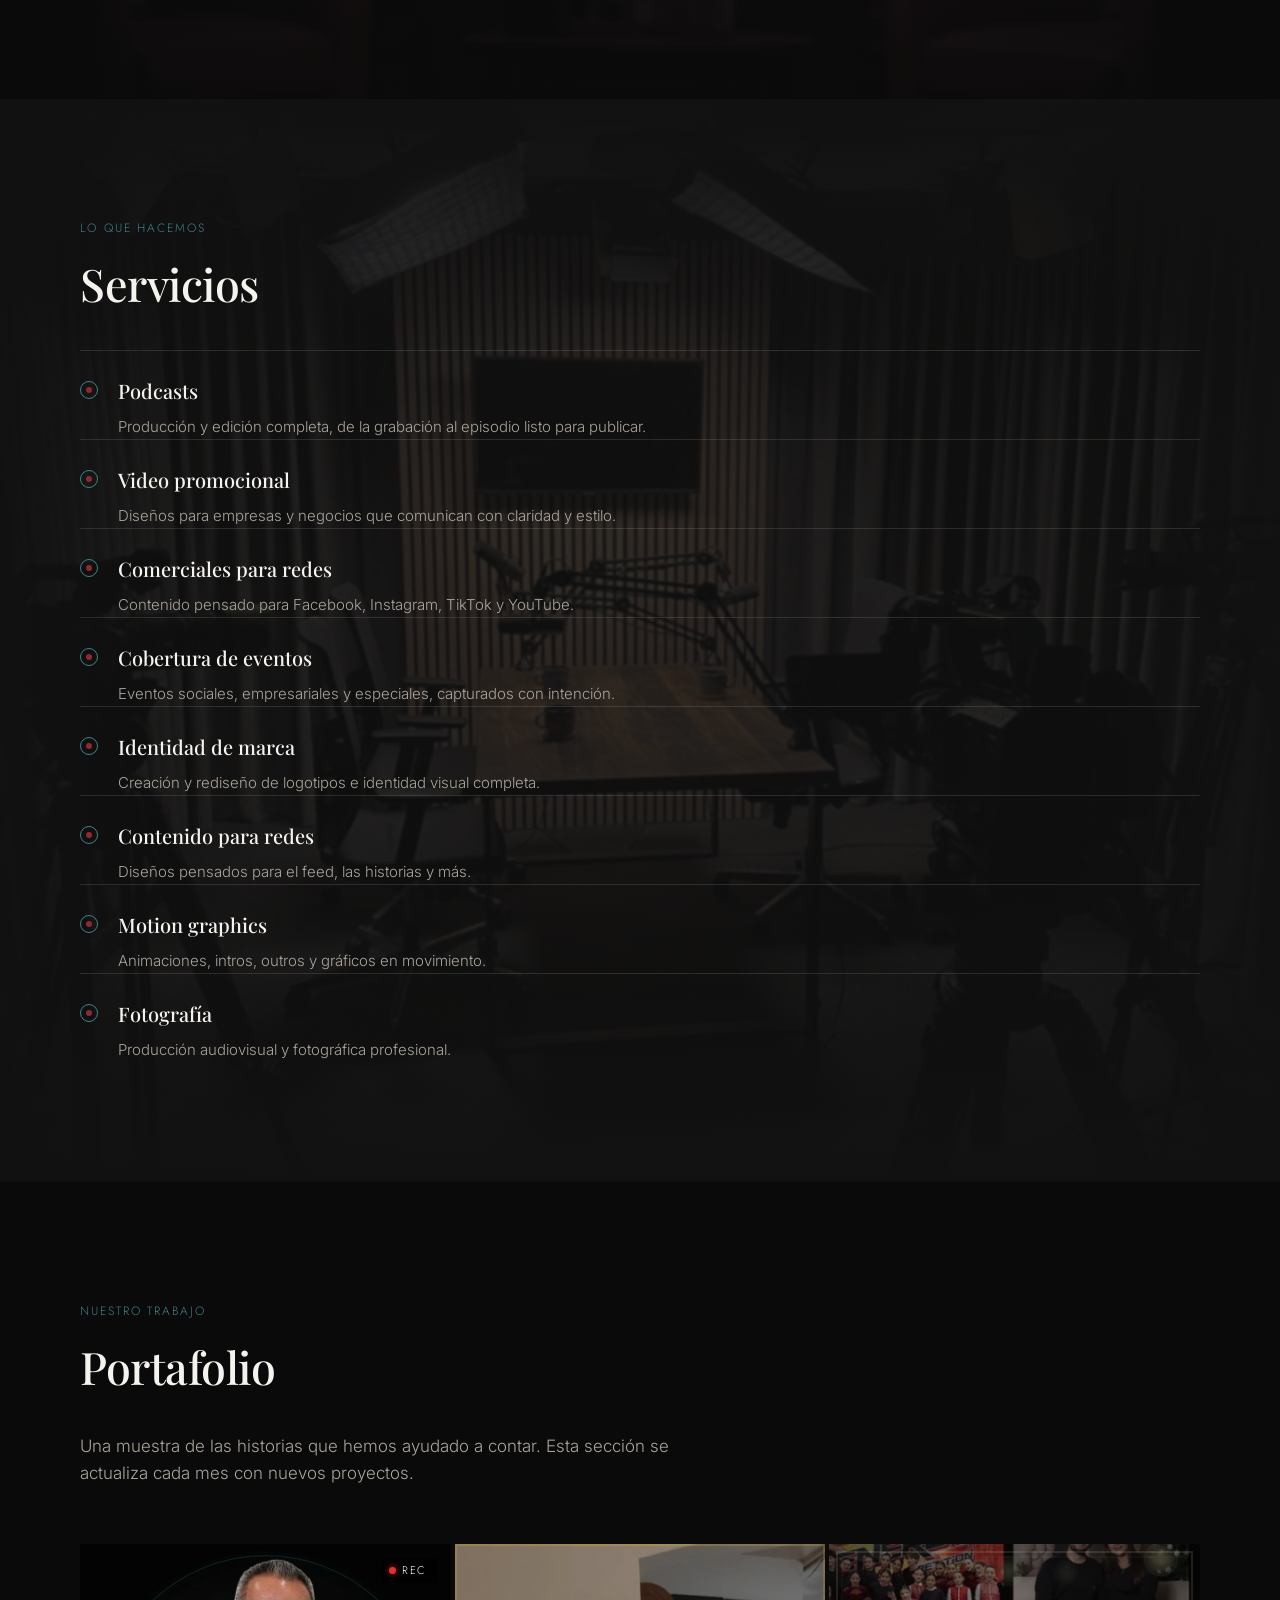
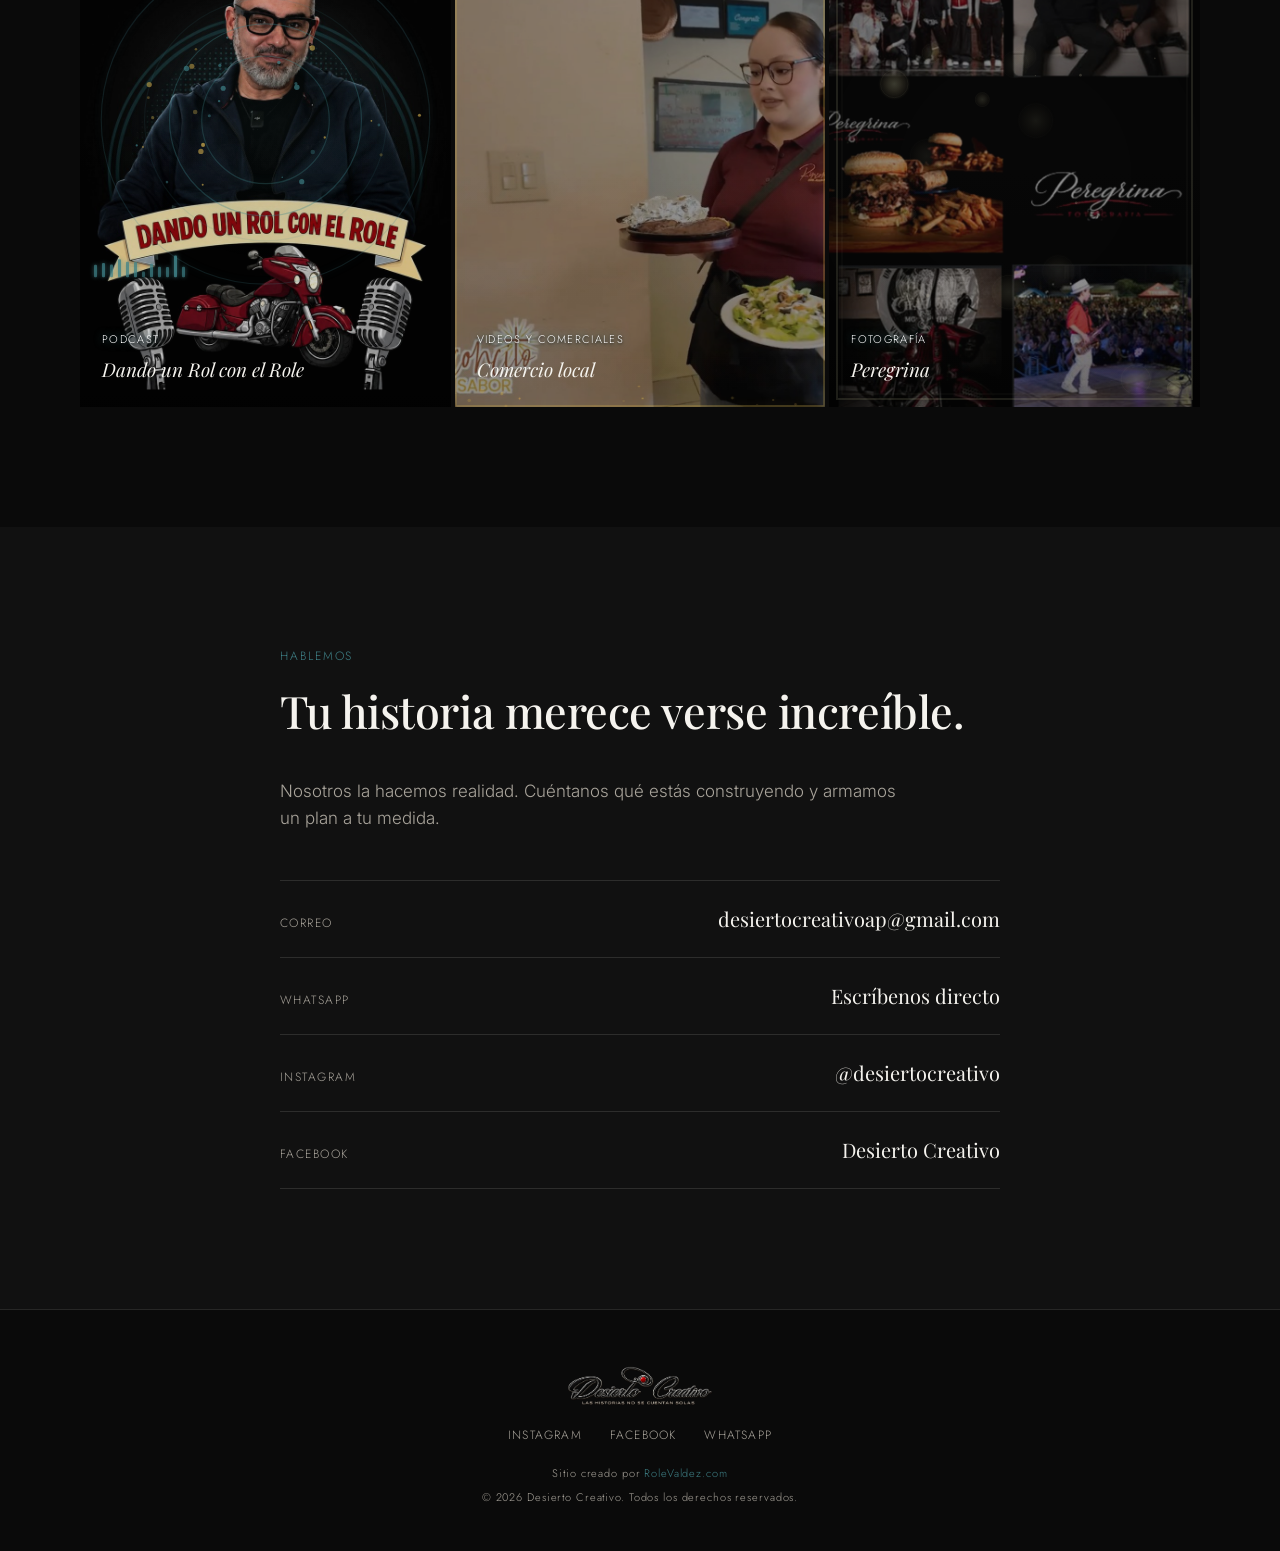
==== commit f0c70add: "Páginas Videos y Podcast, portafolio actualizado Co-Authored-By: Claude Sonnet 5 <noreply@anthropic." ====
--- a/index.html
+++ b/index.html
@@ -32,6 +32,8 @@
       <a href="#nosotros">Nosotros</a>
       <a href="#servicios">Servicios</a>
       <a href="#portafolio">Portafolio</a>
+      <a href="videos.html">Videos</a>
+      <a href="podcast.html">Podcast</a>
       <a href="#contacto" class="nav-cta">Contacto</a>
     </nav>
     <button class="nav-toggle" id="navToggle" aria-label="Abrir menú" aria-expanded="false">
@@ -42,6 +44,8 @@
     <a href="#nosotros">Nosotros</a>
     <a href="#servicios">Servicios</a>
     <a href="#portafolio">Portafolio</a>
+    <a href="videos.html">Videos</a>
+    <a href="podcast.html">Podcast</a>
     <a href="#contacto">Contacto</a>
   </nav>
 </header>
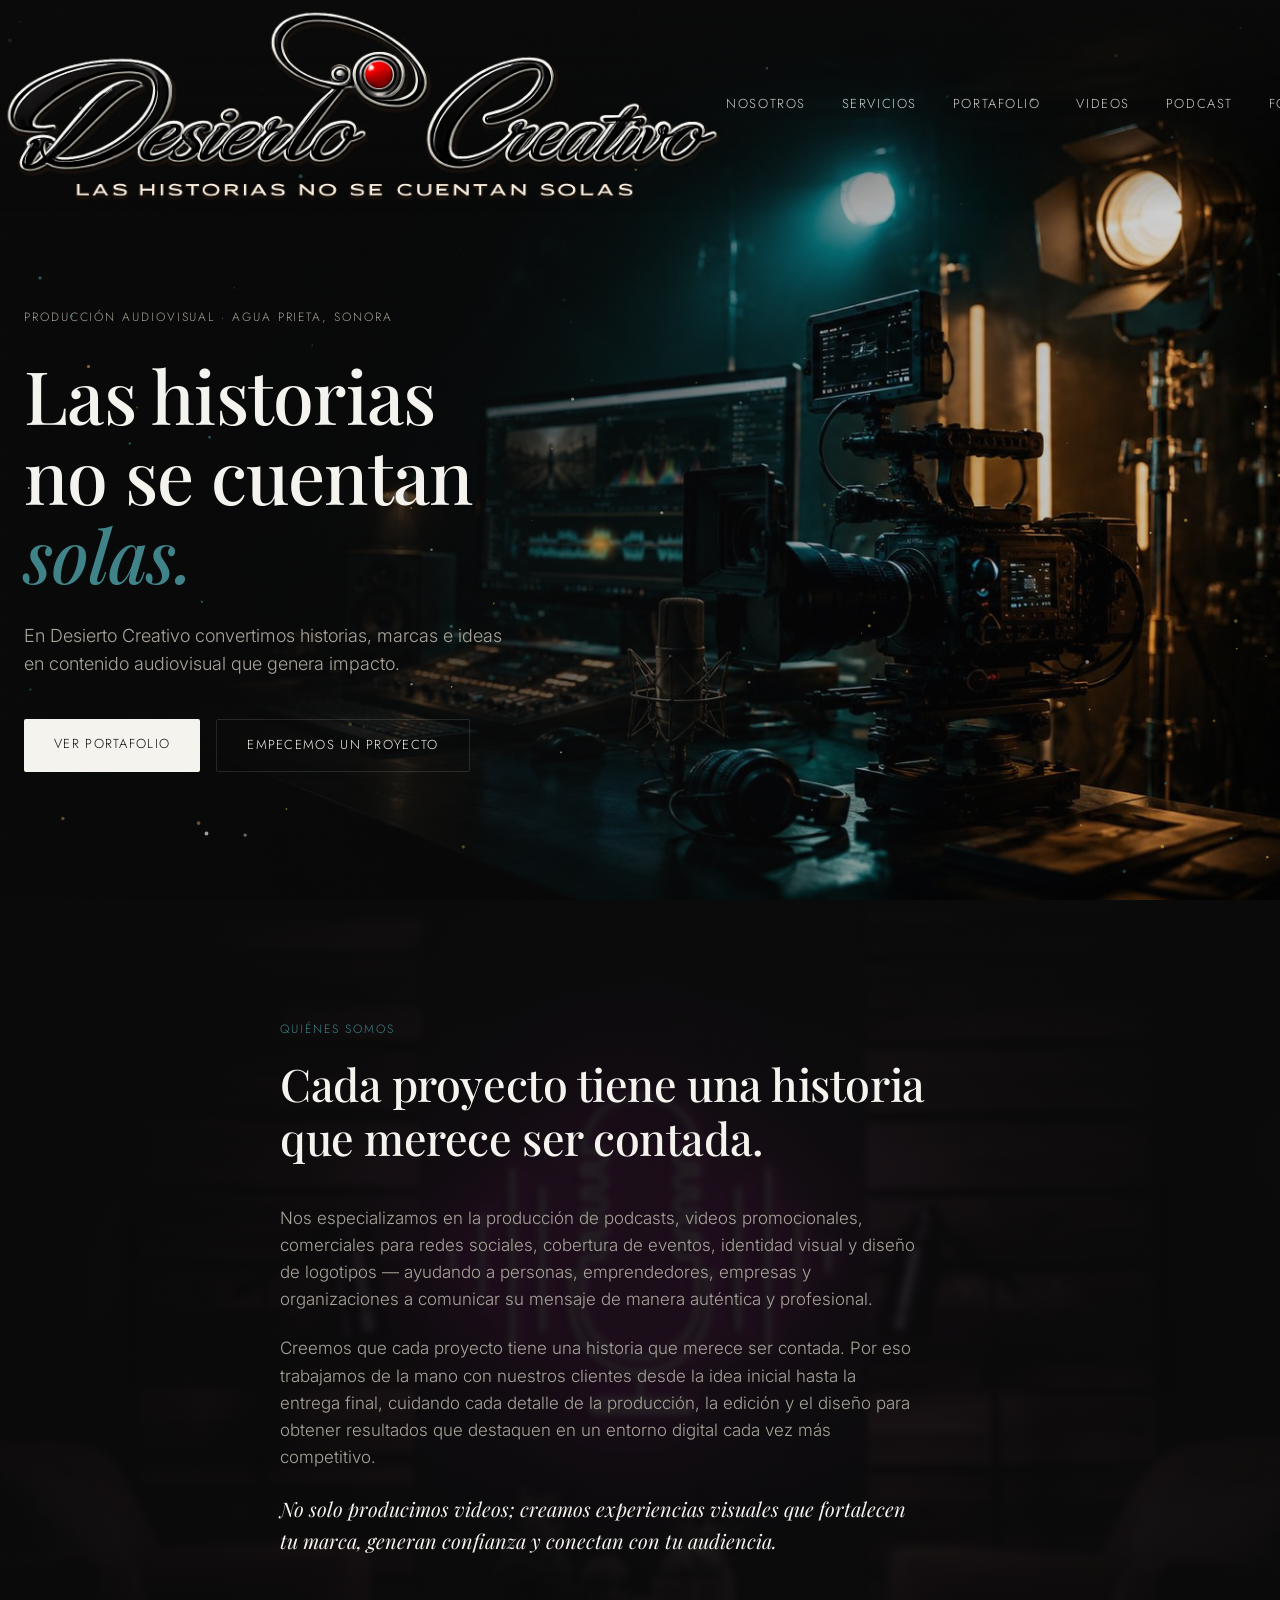
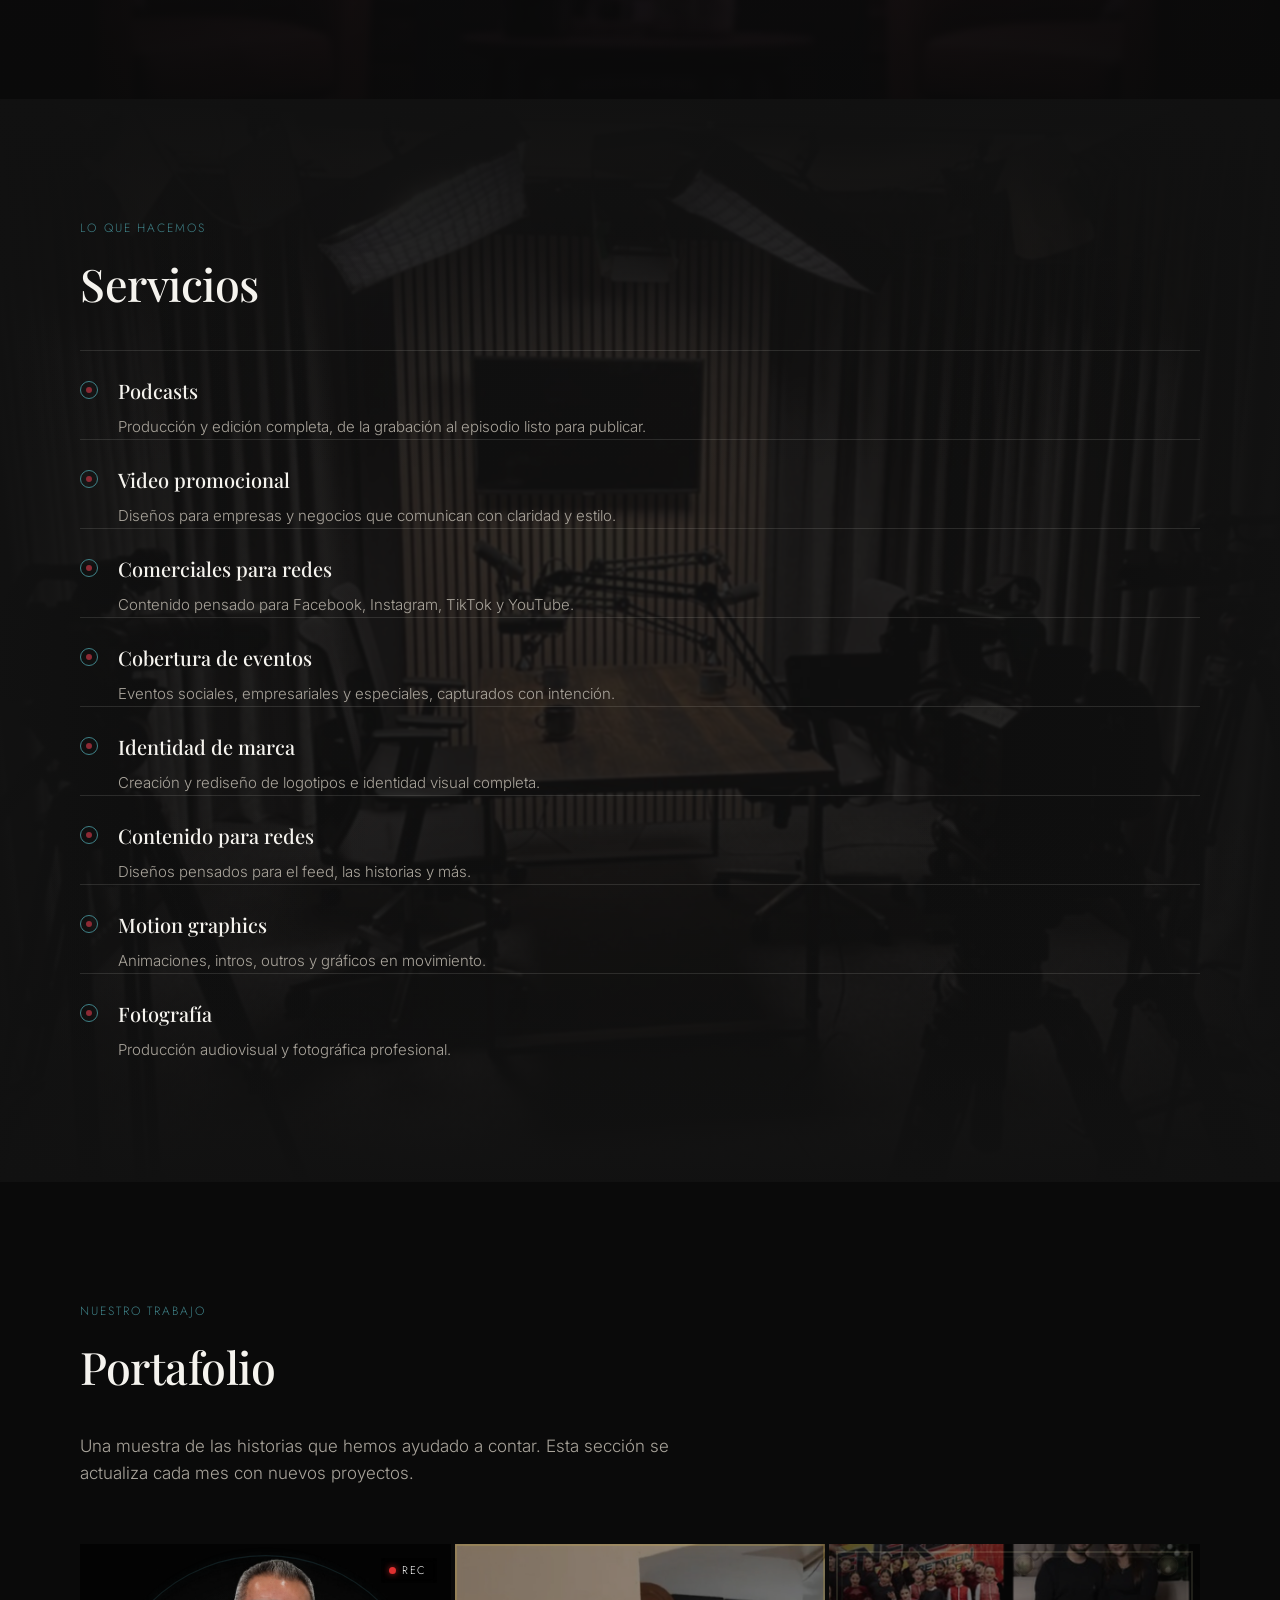
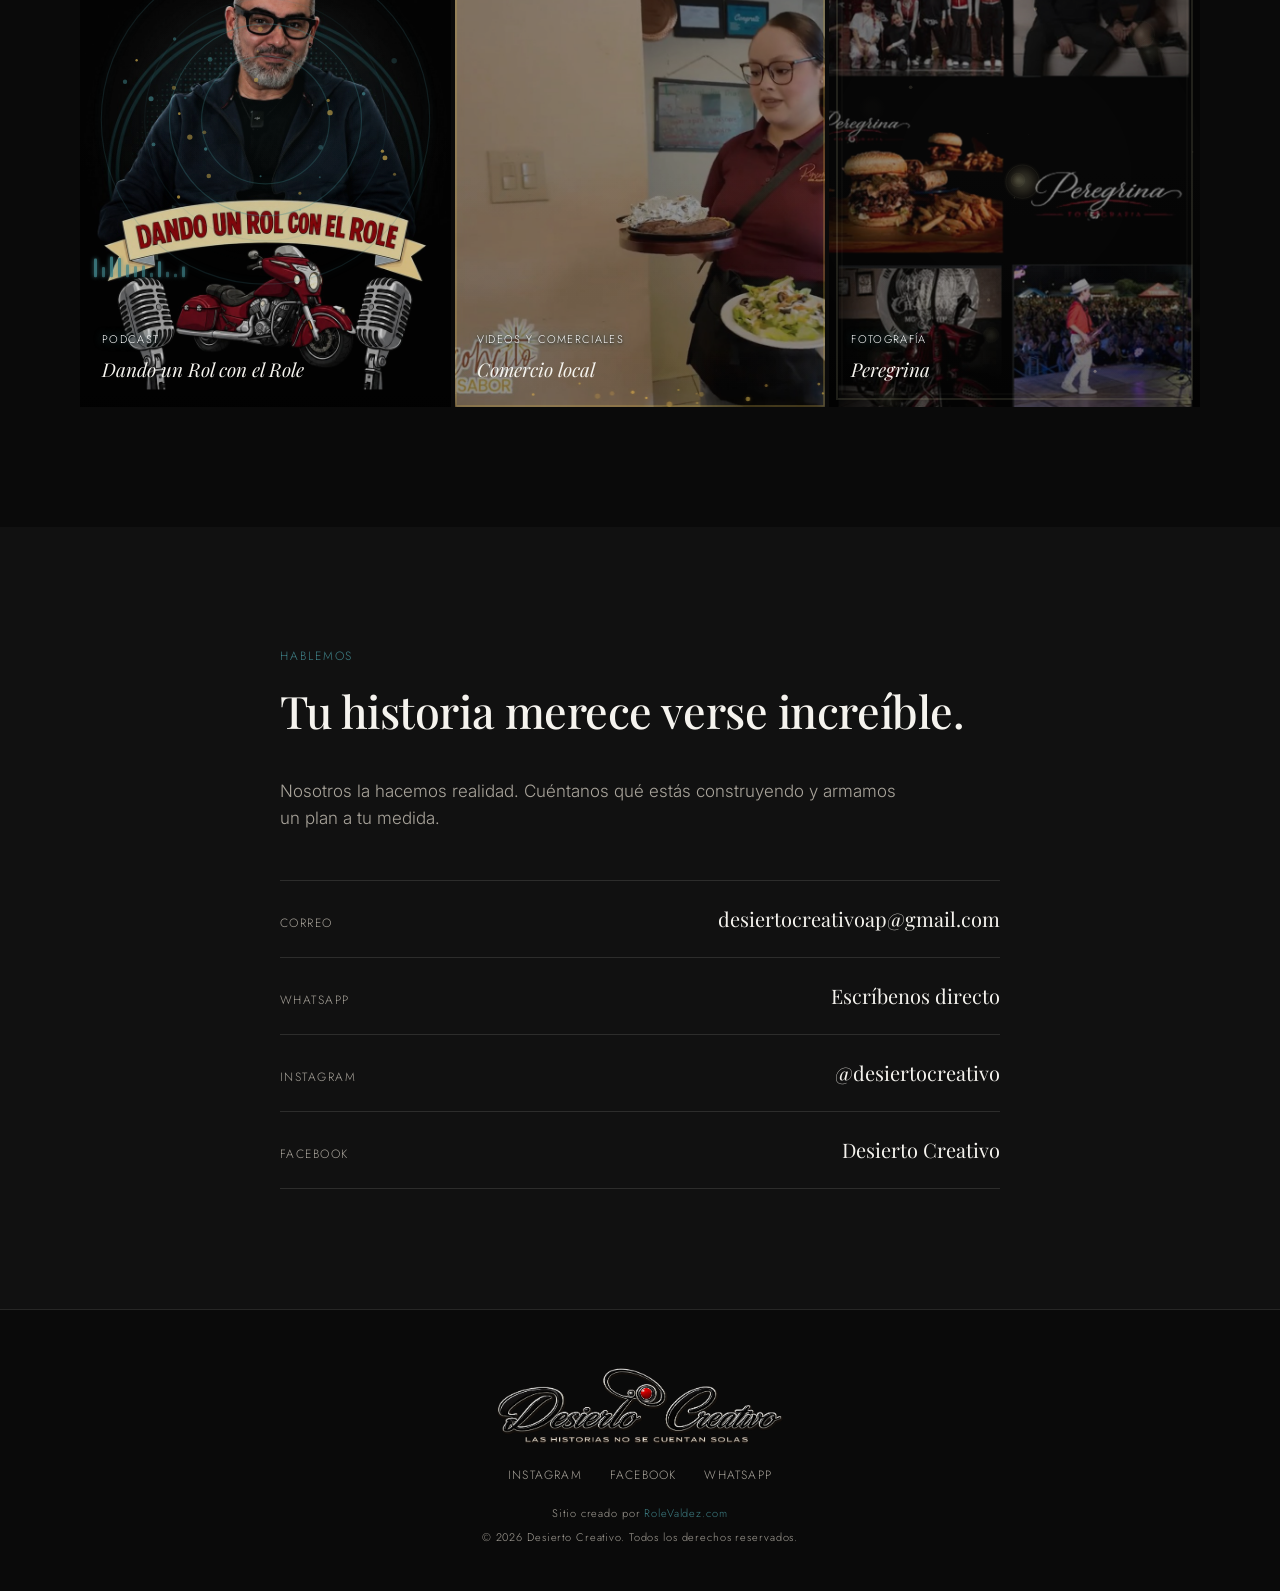
==== commit add88c8c: "Galería de fotos, páginas Videos/Podcast/Fotos, fix scroll nav Co-Authored-By: Claude Sonnet 5 <nore" ====
--- a/index.html
+++ b/index.html
@@ -1,14 +1,6 @@
 <!DOCTYPE html>
 <html lang="es" class="no-js">
 <head>
-<!-- Google Analytics -->
-<script async src="https://www.googletagmanager.com/gtag/js?id=G-2ZZNZ4CMM4"></script>
-<script>
-  window.dataLayer = window.dataLayer || [];
-  function gtag(){dataLayer.push(arguments);}
-  gtag('js', new Date());
-  gtag('config', 'G-2ZZNZ4CMM4');
-</script>
 <meta charset="UTF-8">
 <meta name="viewport" content="width=device-width, initial-scale=1.0">
 <title>Desierto Creativo — Producción audiovisual, podcasts y branding</title>
@@ -18,6 +10,14 @@
 <link rel="preconnect" href="https://fonts.gstatic.com" crossorigin>
 <link href="https://fonts.googleapis.com/css2?family=Playfair+Display:ital,wght@0,400;0,500;0,600;1,500;1,600&family=Jost:wght@400;500;600&family=Inter:wght@300;400;500&display=swap" rel="stylesheet">
 <link rel="stylesheet" href="styles.css">
+<!-- Google Analytics -->
+<script async src="https://www.googletagmanager.com/gtag/js?id=G-2ZZNZ4CMM4"></script>
+<script>
+  window.dataLayer = window.dataLayer || [];
+  function gtag(){dataLayer.push(arguments);}
+  gtag('js', new Date());
+  gtag('config', 'G-2ZZNZ4CMM4');
+</script>
 </head>
 <body>
 
@@ -34,6 +34,7 @@
       <a href="#portafolio">Portafolio</a>
       <a href="videos.html">Videos</a>
       <a href="podcast.html">Podcast</a>
+      <a href="fotos.html">Fotos</a>
       <a href="#contacto" class="nav-cta">Contacto</a>
     </nav>
     <button class="nav-toggle" id="navToggle" aria-label="Abrir menú" aria-expanded="false">
@@ -46,6 +47,7 @@
     <a href="#portafolio">Portafolio</a>
     <a href="videos.html">Videos</a>
     <a href="podcast.html">Podcast</a>
+    <a href="fotos.html">Fotos</a>
     <a href="#contacto">Contacto</a>
   </nav>
 </header>
--- a/styles.css
+++ b/styles.css
@@ -18,7 +18,10 @@
 }
 
 * { box-sizing: border-box; }
-html { scroll-behavior: smooth; }
+html {
+  scroll-behavior: smooth;
+  scroll-padding-top: 160px; /* compensa la altura del header con el logo grande */
+}
 
 body {
   margin: 0;
@@ -701,9 +704,9 @@
   border-top: 1px solid var(--line);
 }
 .footer-logo {
-  height: 40px;
+  height: 80px;
   margin: 0 auto 20px;
-  opacity: 0.85;
+  opacity: 0.9;
 }
 .footer-social {
   display: flex;
